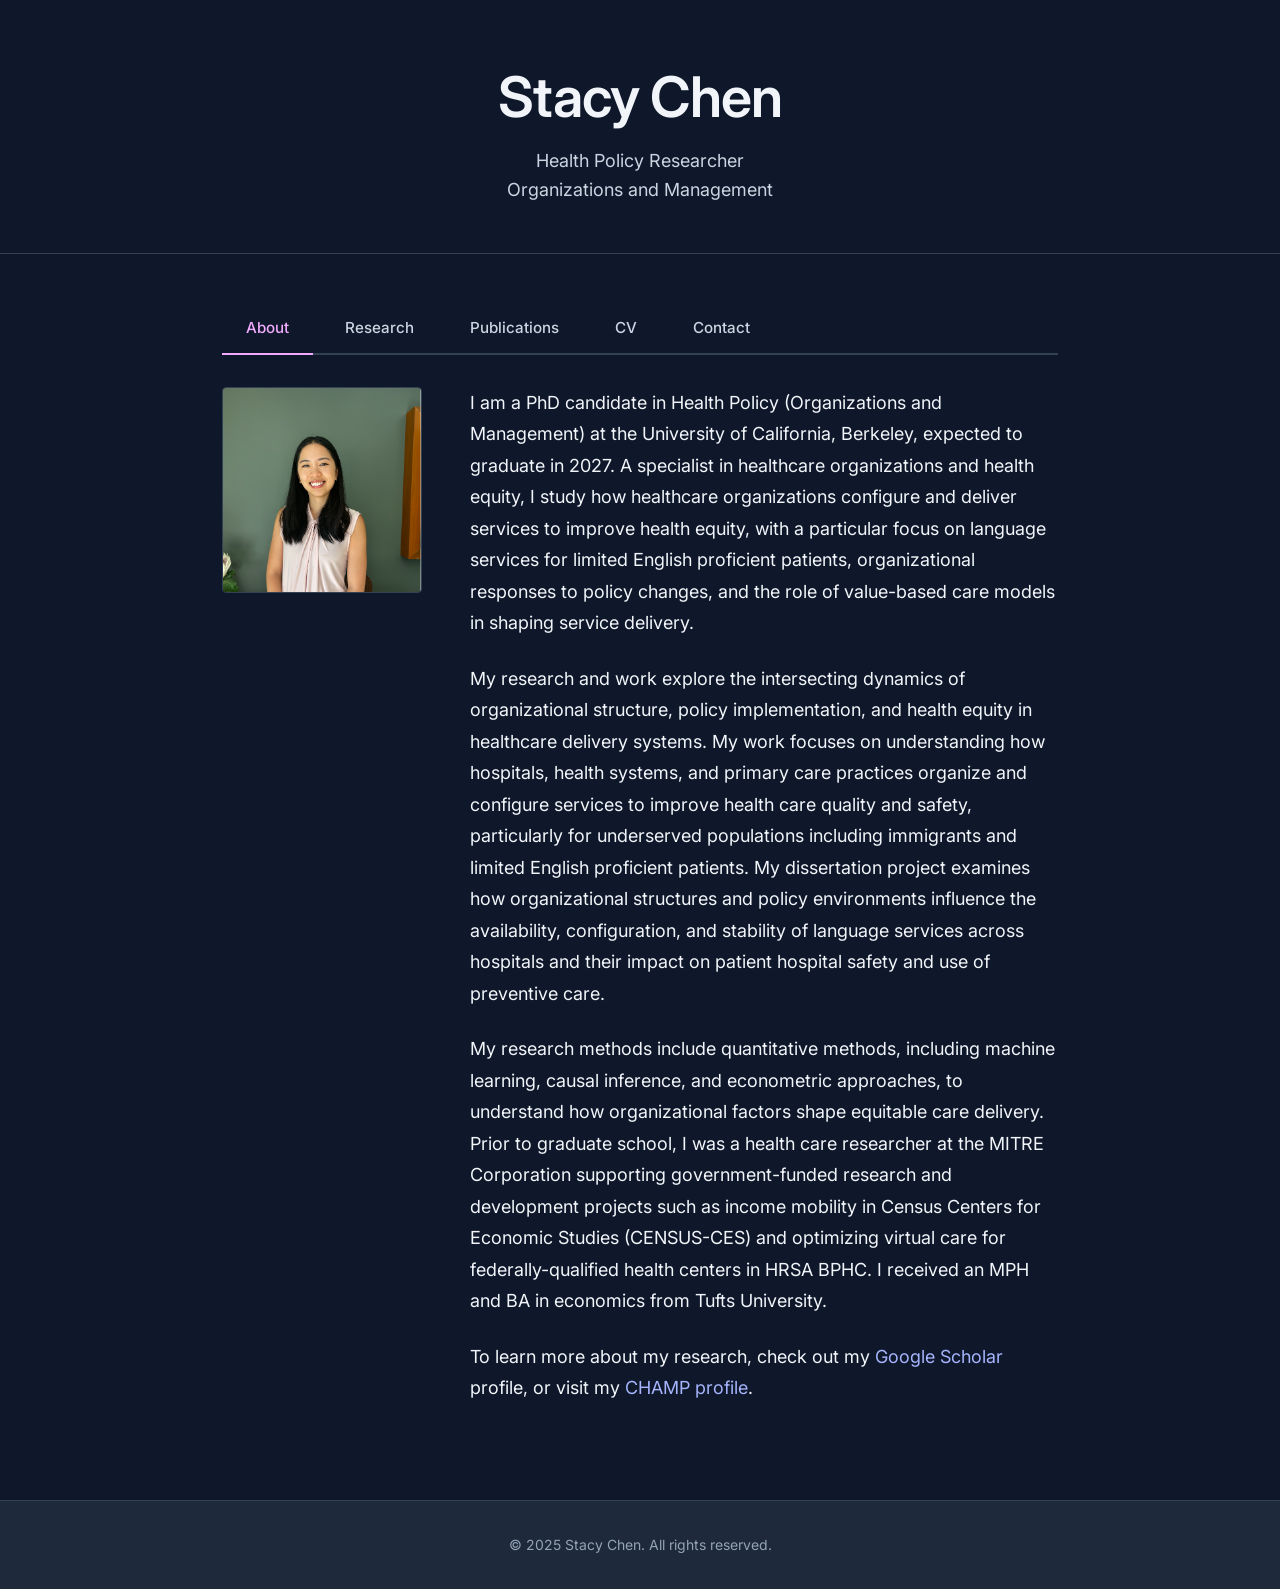
==== index.html @ 6d91d29a "commit" ====
<!DOCTYPE html>
<html lang="en">
<head>
    <meta charset="UTF-8">
    <meta name="viewport" content="width=device-width, initial-scale=1.0">
    <title>Stacy Chen - Health Policy Researcher</title>
    <link rel="stylesheet" href="styles.css">
    <link rel="preconnect" href="https://fonts.googleapis.com">
    <link rel="preconnect" href="https://fonts.gstatic.com" crossorigin>
    <link href="https://fonts.googleapis.com/css2?family=Inter:wght@300;400;500;600;700&display=swap" rel="stylesheet">
</head>
<body>
    <!-- Main Content -->
    <main id="main-content">
    <section class="hero">
        <div class="container">
            <div class="hero-content">
                <h1 class="hero-title">Stacy Chen</h1>
                <p class="hero-subtitle">Health Policy Researcher<br>Organizations and Management</p>
            </div>
        </div>
    </section>

    <section class="tabs-section">
        <div class="container">
            <div class="tabs-container">
                <div class="tabs-nav" role="tablist">
                    <button class="tab-button active" data-tab="about" role="tab" aria-selected="true" aria-controls="about-panel">About</button>
                    <button class="tab-button" data-tab="research" role="tab" aria-selected="false" aria-controls="research-panel">Research</button>
                    <button class="tab-button" data-tab="publications" role="tab" aria-selected="false" aria-controls="publications-panel">Publications</button>
                    <button class="tab-button" data-tab="cv" role="tab" aria-selected="false" aria-controls="cv-panel">CV</button>
                    <button class="tab-button" data-tab="contact" role="tab" aria-selected="false" aria-controls="contact-panel">Contact</button>
                </div>

                <div class="tabs-content">
                    <div id="about-panel" class="tab-panel active" role="tabpanel">
                        <div class="content-wrapper">
                            <div class="content-image">
                                <img src="picture_of_me.png" alt="Stacy Chen">
                            </div>
                            <div class="content-text">
                                <p>
                                    I am a PhD candidate in Health Policy (Organizations and Management) at the University of California, Berkeley, 
                                    expected to graduate in 2027. A specialist in healthcare organizations and health equity, I study how healthcare 
                                    organizations configure and deliver services to improve health equity, with a particular focus on language services 
                                    for limited English proficient patients, organizational responses to policy changes, and the role of value-based care 
                                    models in shaping service delivery.
                                </p>
                                <p>
                                    My research and work explore the intersecting dynamics of organizational structure, policy implementation, and health 
                                    equity in healthcare delivery systems. My work focuses on understanding how hospitals, health systems, and primary care 
                                    practices organize and configure services to improve health care quality and safety, particularly for underserved populations 
                                    including immigrants and limited English proficient patients. My dissertation project examines how organizational 
                                    structures and policy environments influence the availability, configuration, and stability of 
                                    language services across hospitals and their impact on patient hospital safety and use of preventive care.
                                </p>
                                <p>
                                    My research methods include quantitative methods, including machine learning, causal inference, and econometric 
                                    approaches, to understand how organizational factors shape equitable care delivery.
                                    Prior to graduate school, I was a health care researcher at the MITRE Corporation supporting government-funded 
                                    research and development projects such as income mobility in Census Centers for Economic Studies (CENSUS-CES) and optimizing virtual care for federally-qualified 
                                    health centers in HRSA BPHC. I received an MPH and BA in economics from Tufts University.
                                </p>
                                <p>
                                    To learn more about my research, check out my <a href="https://scholar.google.com/citations?user=BwQoNZEAAAAJ&hl=en" target="_blank">Google Scholar</a> profile, 
                                    or visit my <a href="https://champ.berkeley.edu/team/trainees" target="_blank">CHAMP profile</a>.
                                </p>
                            </div>
                        </div>
                    </div>

                    <div id="research-panel" class="tab-panel" role="tabpanel">
                        <div class="research-content">
                            <p class="research-intro">
                                My research interests center on understanding how healthcare organizations configure and deliver services to improve 
                                health equity, with particular focus on:
                            </p>
                            <div class="research-grid">
                                <div class="research-card">
                                    <div class="research-card-header">
                                        <div class="research-icon">🏥</div>
                                        <h3>Organizational Configuration of Language Services</h3>
                                    </div>
                                    <p>Examining how hospitals and health systems configure language services—locally, centrally, or through outsourcing—and how organizational changes like acquisitions and consolidation affect service availability and stability.</p>
                                </div>
                                <div class="research-card">
                                    <div class="research-card-header">
                                        <div class="research-icon">📋</div>
                                        <h3>State Policy & Organizational Response</h3>
                                    </div>
                                    <p>Evaluating how state-level Medicaid language service reimbursement policies affect organizational service delivery and preventive care uptake among limited English proficient patients.</p>
                                </div>
                                <div class="research-card">
                                    <div class="research-card-header">
                                        <div class="research-icon">⚕️</div>
                                        <h3>Primary Care Practice Capabilities</h3>
                                    </div>
                                    <p>Investigating primary care practice capabilities linked to language services for patients with limited English proficiency, examining how organizational structures and resources shape equitable care delivery for diverse patient populations.</p>
                                </div>
                                <div class="research-card">
                                    <div class="research-card-header">
                                        <div class="research-icon">🌍</div>
                                        <h3>Health Inequities & Immigrant Populations</h3>
                                    </div>
                                    <p>Examining healthcare access and health equity for immigrant populations, including mixed-citizenship households and unaccompanied migrant children.</p>
                                </div>
                                <div class="research-card">
                                    <div class="research-card-header">
                                        <div class="research-icon">📈</div>
                                        <h3>Income and Income Mobility</h3>
                                    </div>
                                    <p>Investigating how policy interventions, including Medicaid expansion, affect income and economic well-being among low-income populations, building on work examining income effects and leveraging census and administrative data to understand economic mobility.</p>
                                </div>
                            </div>
                        </div>
                    </div>

                    <div id="publications-panel" class="tab-panel" role="tabpanel">
                        <div class="publications-list">
                            <div class="publication-item">
                                <h3>Journal Publications</h3>
                                <ul>
                                    <li>
                                        <strong>U.S. Primary Care Practice Capabilities Linked to Language Services for Patients with Limited English Proficiency</strong><br>
                                        Chen, S., Guadamuz, J. S., Rodriguez, H. P., & Schifferdecker, K. E.<br>
                                        <em>Journal of General Internal Medicine</em>, 2025<br>
                                        <span class="publication-links">
                                            <a href="https://doi.org/10.1007/s11606-025-09968-8" target="_blank">DOI</a>
                                        </span>
                                    </li>
                                    <li>
                                        <strong>Medicaid expansion increased income among newly eligible adults</strong><br>
                                        Chen, S., & Staiger, B.<br>
                                        <em>Health Affairs Scholar</em>, 3(5), qxaf091, 2025<br>
                                        <span class="publication-links">
                                            <a href="https://doi.org/10.1093/haschl/qxaf091" target="_blank">DOI</a>
                                        </span>
                                    </li>
                                    <li>
                                        <strong>Launching Financial Incentives for Physician Groups to Improve Equity of Care by Patient Race and Ethnicity</strong><br>
                                        Rodriguez, H. P., Epstein, S. D., Brewster, A. L., Brown, T. T., Chen, S., & Bibi, S.<br>
                                        <em>The Milbank Quarterly</em>, 102(4), 944-972, 2024<br>
                                        <span class="publication-links">
                                            <a href="https://doi.org/10.1111/1468-0009.12720" target="_blank">DOI</a>
                                        </span>
                                    </li>
                                    <li>
                                        <strong>Accountable care organization changes in equity of ambulatory care quality by patient race and ethnicity, 2019-2022</strong><br>
                                        Rodriguez, H. P., Xu, S., Brewster, A. L., Brown, T. T., Chen, S., & Epstein, S. D.<br>
                                        <em>Health Affairs Scholar</em>, 2(12), qxae155, 2024<br>
                                        <span class="publication-links">
                                            <a href="https://doi.org/10.1093/haschl/qxae155" target="_blank">DOI</a>
                                        </span>
                                    </li>
                                    <li>
                                        <strong>Mental health symptoms and association with COVID-19 vaccination receipt and intention to vaccinate among adults, United States</strong><br>
                                        Nguyen, K., Chen, S., Morris, K., Chui, K., Allen, J.<br>
                                        <em>Preventive Medicine</em>, vol. 154, 2021<br>
                                        <span class="publication-links">
                                            <a href="https://doi.org/10.1016/j.ypmed.2021.106905" target="_blank">DOI</a>
                                        </span>
                                    </li>
                                    <li>
                                        <strong>Understanding Health Priorities, Behaviors, and Service Utilization Among Brazilian Immigrant Women: Implications for Designing Community-Based Interventions</strong><br>
                                        Priebe Rocha, L., Soares, C., McGregor, A., Chen, S., Kaplan, A., Rose, R. R., Galvão, H., Siqueira, C. E., & Allen, J. D.<br>
                                        <em>Journal of racial and ethnic health disparities</em>, 9(1), 135-145, 2021<br>
                                        <span class="publication-links">
                                            <a href="https://doi.org/10.1007/s40615-020-00936-y" target="_blank">DOI</a>
                                        </span>
                                    </li>
                                </ul>
                            </div>
                            <div class="publication-item">
                                <h3>Technical Papers</h3>
                                <ul>
                                    <li>
                                        <strong>Federated Approaches to Observational Research-Technical Considerations</strong><br>
                                        Chen, S., Rajput, Z., and Persing, N.<br>
                                        <em>MITRE Engenuity Technical Report</em>, 2022
                                    </li>
                                </ul>
                            </div>
                            <div class="publication-item">
                                <h3>Conference Presentations</h3>
                                <ul>
                                    <li>
                                        <strong>Medicaid Expansion Increased Income Among Newly Eligible Adults</strong><br>
                                        Chen, S., Staiger, B.<br>
                                        <em>American Society of Health Economists</em>, 2025
                                    </li>
                                    <li>
                                        <strong>Mixed Citizenship Households and Healthcare Access: Implications for Immigrant Health Equity</strong><br>
                                        Chen, S., Guadamuz, J.<br>
                                        <em>Academy Health Annual Research Conference</em>, 2024
                                    </li>
                                    <li>
                                        <strong>A Multi-Factored Mechanism to Distribute Health Emergency Funds</strong><br>
                                        Chen, S., Qin, H., Champney, T., Hartman, R., Menon, S., Munro, M., Quach, Y.<br>
                                        <em>Federal Committee on Statistical Methodology (FCSM)</em>, 2023
                                    </li>
                                </ul>
                            </div>
                            <div class="publication-item">
                                <h3>Conference Posters</h3>
                                <ul>
                                    <li>
                                        <strong>Association of Child and Parental Citizenship Status on Healthcare Access, 2010-2022</strong><br>
                                        Chen, S., Guadamuz, J.<br>
                                        <em>Academy Health Annual Research Conference</em>, 2024
                                    </li>
                                    <li>
                                        <strong>Future Intentions to Quit and Access to Cessation Resources among Smokers in Low-Income Housing</strong><br>
                                        Chen, S., Liu, J., Davine, J., Lee, R., Geller, A., Rees, V.<br>
                                        <em>Society for Research on Nicotine and Tobacco (SRNT)</em>, 2021
                                    </li>
                                    <li>
                                        <strong>Perceptions and Use of E-Cigarettes as a Cessation Strategy Among Smokers in Low-Income Housing</strong><br>
                                        Liu, J., Chen, S., Davine, J., Lee, R., Geller, A., Rees, V.<br>
                                        <em>Society for Research on Nicotine and Tobacco (SRNT)</em>, 2021
                                    </li>
                                </ul>
                            </div>
                        </div>
                    </div>

                    <div id="cv-panel" class="tab-panel" role="tabpanel">
                        <div class="cv-content">
                            <p><a href="Stacy_Chen_CV.pdf" target="_blank">Download CV (PDF)</a></p>
                        </div>
                    </div>

                    <div id="contact-panel" class="tab-panel" role="tabpanel">
                        <div class="contact-content">
                            <p><strong>Email:</strong> <a href="mailto:stacy_chen@berkeley.edu">stacy_chen@berkeley.edu</a></p>
                            <p><strong>Institution:</strong> University of California, Berkeley<br>Division of Health Policy and Management</p>
                            <p><strong>Location:</strong> Berkeley, CA</p>
                            <p><a href="https://www.linkedin.com/in/stacychen01" target="_blank">LinkedIn</a></p>
                            <p><a href="https://champ.berkeley.edu/team/trainees" target="_blank">CHAMP Profile</a></p>
                            <p><a href="https://scholar.google.com/citations?user=BwQoNZEAAAAJ&hl=en" target="_blank">Google Scholar</a></p>
                        </div>
                    </div>
                </div>
            </div>
        </div>
    </section>
    </main>

    <!-- Footer -->
    <footer class="footer">
        <div class="container">
            <p>&copy; 2025 Stacy Chen. All rights reserved.</p>
        </div>
    </footer>

    <script src="script.js"></script>
</body>
</html>
---- styles.css ----
/* Reset and Base Styles */
* {
    margin: 0;
    padding: 0;
    box-sizing: border-box;
}

:root {
    /* Color System - Dark Mode */
    --text-color: #f1f5f9;
    --text-secondary: #cbd5e1;
    --text-muted: #94a3b8;
    --bg-color: #0f172a;
    --bg-alt: #1e293b;
    --bg-subtle: #334155;
    --border-color: #334155;
    --link-color: #a5b4fc;
    --link-hover: #c7d2fe;
    --accent-color: #f0abfc;
    
    /* Typography */
    --font-body: 'Inter', -apple-system, BlinkMacSystemFont, 'Segoe UI', Roboto, Oxygen, Ubuntu, Cantarell, sans-serif;
    --font-size-base: 1.125rem;
    --line-height-base: 1.75;
    
    /* Layout */
    --max-width: 900px;
    --container-padding: 2rem;
}

html {
    scroll-behavior: smooth;
}

body {
    font-family: var(--font-body);
    line-height: var(--line-height-base);
    color: var(--text-color);
    background-color: var(--bg-color);
    font-size: var(--font-size-base);
    -webkit-font-smoothing: antialiased;
    -moz-osx-font-smoothing: grayscale;
}

.container {
    max-width: var(--max-width);
    margin: 0 auto;
    padding: 0 var(--container-padding);
}

/* Navigation */
.navbar {
    background-color: rgba(15, 23, 42, 0.95);
    backdrop-filter: blur(12px);
    -webkit-backdrop-filter: blur(12px);
    border-bottom: 1px solid var(--border-color);
    position: sticky;
    top: 0;
    z-index: 1000;
    padding: 1.5rem 0;
}

.navbar .container {
    display: flex;
    justify-content: space-between;
    align-items: center;
}

.nav-brand {
    font-size: 1.25rem;
    font-weight: 600;
    color: var(--text-color);
    text-decoration: none;
    letter-spacing: -0.01em;
    transition: color 0.2s ease;
}

.nav-brand:hover {
    color: var(--accent-color);
}

.nav-menu {
    display: flex;
    list-style: none;
    gap: 2rem;
    align-items: center;
}

.nav-link {
    text-decoration: none;
    color: var(--text-secondary);
    font-weight: 400;
    font-size: 0.95rem;
    transition: color 0.2s ease;
    cursor: pointer;
}

.nav-link:hover,
.nav-link:focus {
    color: var(--text-color);
    outline: none;
}

.nav-toggle {
    display: none;
    flex-direction: column;
    background: none;
    border: none;
    cursor: pointer;
    gap: 5px;
    padding: 0.5rem;
}

.nav-toggle span {
    width: 24px;
    height: 2px;
    background-color: var(--text-color);
    transition: all 0.3s ease;
}

/* Hero Section */
.hero {
    padding: 4rem 0 3rem;
    border-bottom: 1px solid var(--border-color);
}

.hero-content {
    text-align: center;
}

.hero-title {
    font-size: clamp(2.5rem, 5vw, 3.5rem);
    font-weight: 600;
    margin-bottom: 1rem;
    line-height: 1.2;
    color: var(--text-color);
    letter-spacing: -0.02em;
}

.hero-subtitle {
    font-size: 1.125rem;
    font-weight: 400;
    color: var(--text-secondary);
    line-height: 1.6;
    margin-top: 0.5rem;
}

/* Tabs Section */
.tabs-section {
    padding: 3rem 0;
}

.tabs-container {
    width: 100%;
}

/* Tabs Navigation */
.tabs-nav {
    display: flex;
    gap: 0.5rem;
    border-bottom: 2px solid var(--border-color);
    margin-bottom: 2rem;
    flex-wrap: wrap;
}

.tab-button {
    background: none;
    border: none;
    padding: 1rem 1.5rem;
    font-size: 0.95rem;
    font-weight: 500;
    color: var(--text-secondary);
    cursor: pointer;
    border-bottom: 2px solid transparent;
    margin-bottom: -2px;
    transition: all 0.2s ease;
    font-family: var(--font-body);
    position: relative;
}

.tab-button:hover {
    color: var(--text-color);
}

.tab-button.active {
    color: var(--accent-color);
    border-bottom-color: var(--accent-color);
}

.tab-button:focus {
    outline: 2px solid var(--accent-color);
    outline-offset: 2px;
}

/* Tabs Content */
.tabs-content {
    position: relative;
    min-height: 400px;
}

.tab-panel {
    display: none;
    animation: fadeIn 0.3s ease;
}

.tab-panel.active {
    display: block;
}

@keyframes fadeIn {
    from {
        opacity: 0;
        transform: translateY(10px);
    }
    to {
        opacity: 1;
        transform: translateY(0);
    }
}

/* Content Wrapper */
.content-wrapper {
    display: grid;
    grid-template-columns: 200px 1fr;
    gap: 3rem;
    align-items: start;
}

.content-image {
    width: 100%;
}

.content-image img {
    width: 100%;
    height: auto;
    display: block;
    border-radius: 4px;
    border: 1px solid var(--border-color);
}

.content-text {
    font-size: var(--font-size-base);
    line-height: var(--line-height-base);
    color: var(--text-color);
}

.content-text p {
    margin-bottom: 1.5rem;
}

.content-text p:last-child {
    margin-bottom: 0;
}

.content-text a {
    color: var(--link-color);
    text-decoration: none;
    border-bottom: 1px solid transparent;
    transition: border-color 0.2s ease;
}

.content-text a:hover,
.content-text a:focus {
    color: var(--link-hover);
    border-bottom-color: var(--link-hover);
    outline: none;
}

/* Research Content */
.research-content {
    font-size: var(--font-size-base);
    line-height: var(--line-height-base);
}

.research-intro {
    margin-bottom: 2.5rem;
    color: var(--text-secondary);
}

.research-grid {
    display: grid;
    grid-template-columns: repeat(auto-fit, minmax(280px, 1fr));
    gap: 1.5rem;
    margin-top: 1rem;
}

.research-card {
    background: var(--bg-alt);
    border: 1px solid var(--border-color);
    border-radius: 8px;
    padding: 1.75rem;
    transition: all 0.3s ease;
    position: relative;
    overflow: hidden;
}

.research-card::before {
    content: '';
    position: absolute;
    top: 0;
    left: 0;
    width: 4px;
    height: 100%;
    background: var(--accent-color);
    transform: scaleY(0);
    transform-origin: bottom;
    transition: transform 0.3s ease;
}

.research-card:hover {
    transform: translateY(-4px);
    border-color: var(--accent-color);
    box-shadow: 0 8px 24px rgba(240, 171, 252, 0.15);
}

.research-card:hover::before {
    transform: scaleY(1);
}

.research-card-header {
    display: flex;
    align-items: flex-start;
    gap: 1rem;
    margin-bottom: 1rem;
}

.research-icon {
    font-size: 2rem;
    line-height: 1;
    flex-shrink: 0;
    filter: grayscale(0.3);
    transition: filter 0.3s ease, transform 0.3s ease;
}

.research-card:hover .research-icon {
    filter: grayscale(0);
    transform: scale(1.1);
}

.research-card h3 {
    font-size: 1.125rem;
    font-weight: 600;
    color: var(--text-color);
    line-height: 1.3;
    margin: 0;
    flex: 1;
}

.research-card p {
    color: var(--text-secondary);
    line-height: 1.7;
    font-size: 0.95rem;
    margin: 0;
}

/* Publications */
.publications-list {
    font-size: var(--font-size-base);
    line-height: var(--line-height-base);
}

.publication-item {
    margin-bottom: 3rem;
}

.publication-item:last-child {
    margin-bottom: 0;
}

.publication-item h3 {
    font-size: 1.125rem;
    font-weight: 600;
    margin-bottom: 1.5rem;
    color: var(--text-color);
    letter-spacing: -0.01em;
}

.publication-item ul {
    list-style: none;
}

.publication-item li {
    margin-bottom: 1.5rem;
    padding-left: 0;
    line-height: var(--line-height-base);
}

.publication-item strong {
    color: var(--text-color);
    font-weight: 600;
    display: block;
    margin-bottom: 0.25rem;
}

.publication-item em {
    color: var(--text-muted);
    font-style: normal;
    font-size: 0.95rem;
}

.publication-links {
    margin-top: 0.5rem;
    display: inline-block;
}

.publication-links a {
    color: var(--link-color);
    text-decoration: none;
    font-size: 0.9rem;
    border-bottom: 1px solid transparent;
    transition: border-color 0.2s ease;
}

.publication-links a:hover,
.publication-links a:focus {
    color: var(--link-hover);
    border-bottom-color: var(--link-hover);
    outline: none;
}

/* CV Content */
.cv-content {
    font-size: var(--font-size-base);
    line-height: var(--line-height-base);
}

.cv-content a {
    color: var(--link-color);
    text-decoration: none;
    border-bottom: 1px solid transparent;
    transition: border-color 0.2s ease;
}

.cv-content a:hover,
.cv-content a:focus {
    color: var(--link-hover);
    border-bottom-color: var(--link-hover);
    outline: none;
}

/* Contact Content */
.contact-content {
    font-size: var(--font-size-base);
    line-height: var(--line-height-base);
}

.contact-content p {
    margin-bottom: 1rem;
}

.contact-content strong {
    color: var(--text-color);
    font-weight: 600;
}

.contact-content a {
    color: var(--link-color);
    text-decoration: none;
    border-bottom: 1px solid transparent;
    transition: border-color 0.2s ease;
}

.contact-content a:hover,
.contact-content a:focus {
    color: var(--link-hover);
    border-bottom-color: var(--link-hover);
    outline: none;
}

/* Footer */
.footer {
    background-color: var(--bg-alt);
    color: var(--text-muted);
    padding: 2rem 0;
    text-align: center;
    border-top: 1px solid var(--border-color);
    margin-top: 3rem;
}

.footer p {
    font-size: 0.875rem;
}

/* Responsive Design */
@media (max-width: 768px) {
    :root {
        --container-padding: 1.5rem;
        --font-size-base: 1rem;
    }

    .nav-menu {
        position: fixed;
        left: -100%;
        top: 70px;
        flex-direction: column;
        background-color: rgba(15, 23, 42, 0.98);
        backdrop-filter: blur(12px);
        width: 100%;
        text-align: left;
        transition: left 0.3s ease;
        box-shadow: 0 4px 6px rgba(0, 0, 0, 0.3);
        padding: 1.5rem var(--container-padding);
        gap: 0;
        border-bottom: 1px solid var(--border-color);
    }

    .nav-menu.active {
        left: 0;
    }

    .nav-menu li {
        margin: 0.75rem 0;
    }

    .nav-toggle {
        display: flex;
    }

    .nav-toggle.active span:nth-child(1) {
        transform: rotate(45deg) translate(6px, 6px);
    }

    .nav-toggle.active span:nth-child(2) {
        opacity: 0;
    }

    .nav-toggle.active span:nth-child(3) {
        transform: rotate(-45deg) translate(6px, -6px);
    }

    .hero {
        padding: 2rem 0 1.5rem;
    }

    .tabs-nav {
        overflow-x: auto;
        -webkit-overflow-scrolling: touch;
        scrollbar-width: none;
    }

    .tabs-nav::-webkit-scrollbar {
        display: none;
    }

    .tab-button {
        padding: 0.875rem 1.25rem;
        white-space: nowrap;
    }

    .content-wrapper {
        grid-template-columns: 1fr;
        gap: 2rem;
    }

    .content-image {
        max-width: 200px;
        margin: 0 auto;
    }

    .tabs-section {
        padding: 2rem 0;
    }

    .research-grid {
        grid-template-columns: 1fr;
        gap: 1.25rem;
    }

    .research-card {
        padding: 1.5rem;
    }
}

@media (max-width: 480px) {
    :root {
        --container-padding: 1.25rem;
    }

    .hero-title {
        font-size: 2rem;
    }

    .tab-button {
        padding: 0.75rem 1rem;
        font-size: 0.875rem;
    }
}

/* Focus States for Accessibility */
*:focus-visible {
    outline: 2px solid var(--accent-color);
    outline-offset: 2px;
}

/* Print Styles */
@media print {
    .navbar,
    .footer,
    .tabs-nav {
        display: none;
    }

    .tab-panel {
        display: block !important;
    }
}
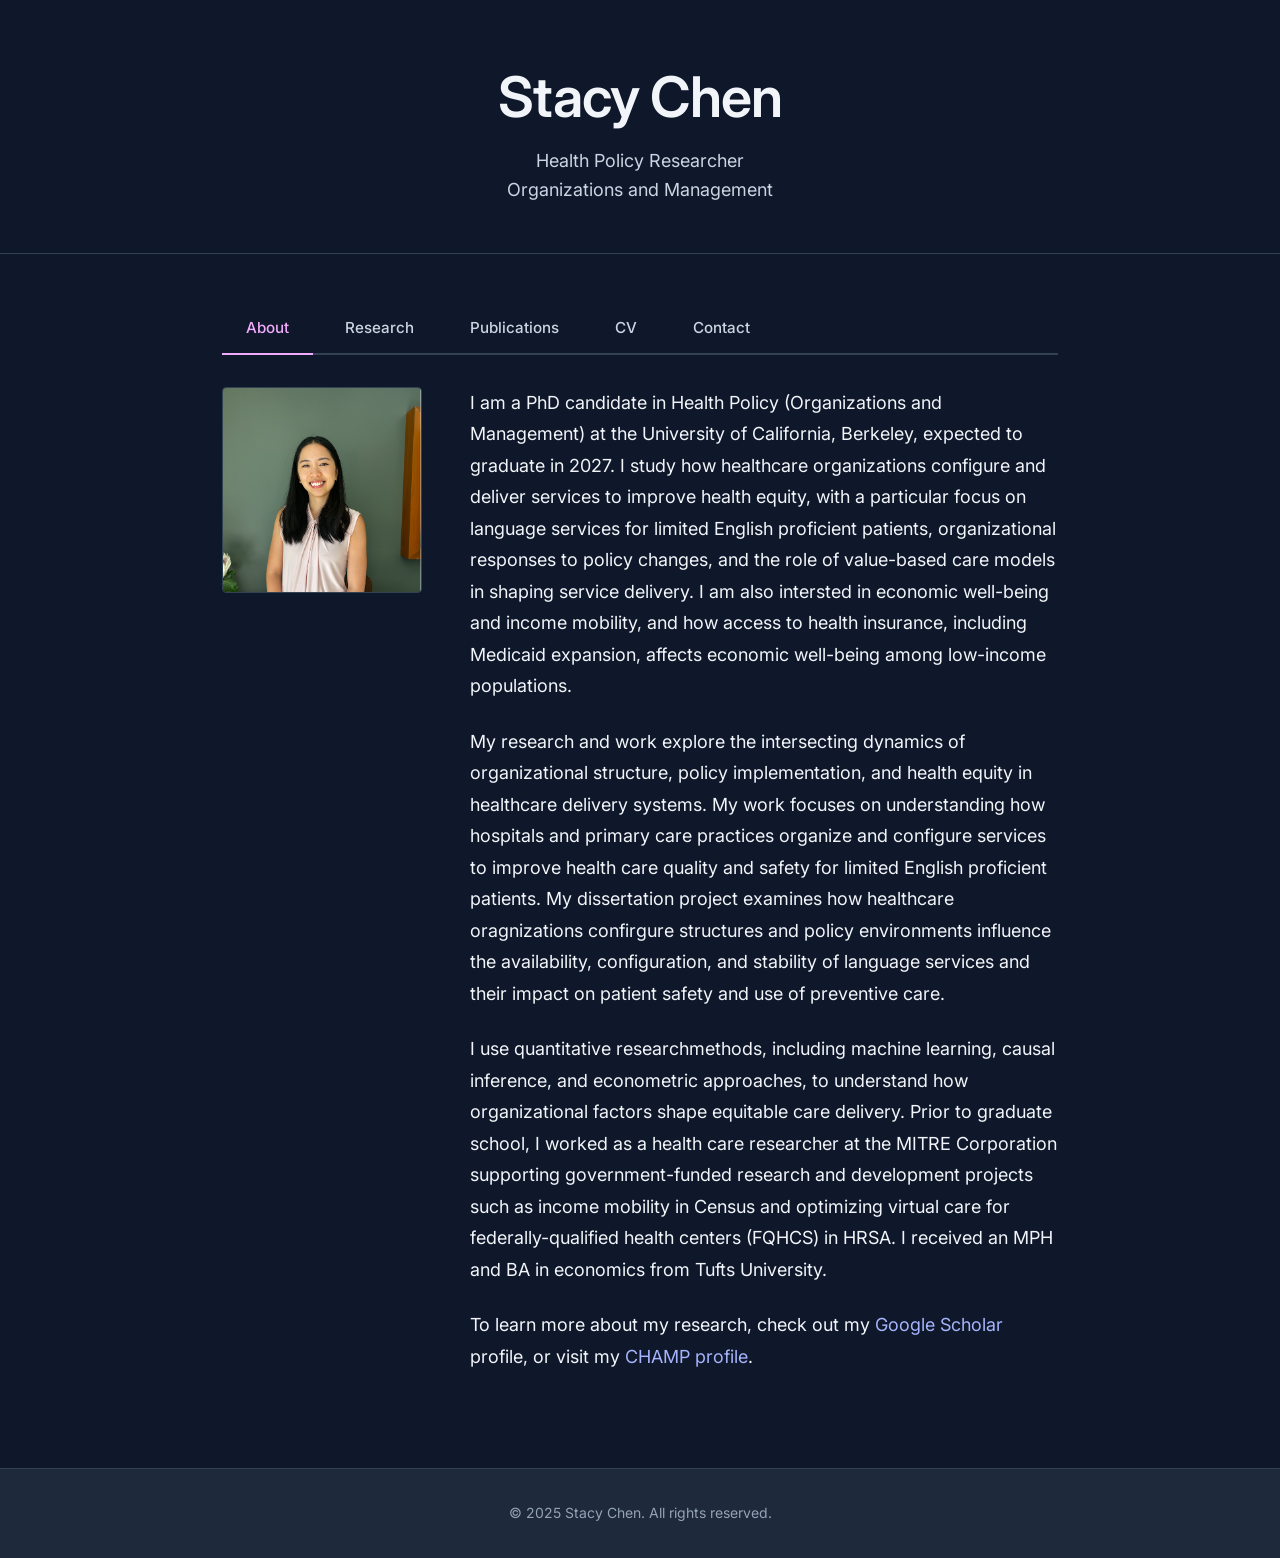
==== commit eae125a5: "commit" ====
--- a/index.html
+++ b/index.html
@@ -41,25 +41,25 @@
                             <div class="content-text">
                                 <p>
                                     I am a PhD candidate in Health Policy (Organizations and Management) at the University of California, Berkeley, 
-                                    expected to graduate in 2027. A specialist in healthcare organizations and health equity, I study how healthcare 
+                                    expected to graduate in 2027. I study how healthcare 
                                     organizations configure and deliver services to improve health equity, with a particular focus on language services 
                                     for limited English proficient patients, organizational responses to policy changes, and the role of value-based care 
-                                    models in shaping service delivery.
+                                    models in shaping service delivery. I am also intersted in economic well-being and income mobility, and how access to health insurance, 
+                                    including Medicaid expansion, affects economic well-being among low-income populations.
                                 </p>
                                 <p>
                                     My research and work explore the intersecting dynamics of organizational structure, policy implementation, and health 
-                                    equity in healthcare delivery systems. My work focuses on understanding how hospitals, health systems, and primary care 
-                                    practices organize and configure services to improve health care quality and safety, particularly for underserved populations 
-                                    including immigrants and limited English proficient patients. My dissertation project examines how organizational 
+                                    equity in healthcare delivery systems. My work focuses on understanding how hospitals and primary care 
+                                    practices organize and configure services to improve health care quality and safety for limited English proficient patients. My dissertation project examines how healthcare oragnizations confirgure
                                     structures and policy environments influence the availability, configuration, and stability of 
-                                    language services across hospitals and their impact on patient hospital safety and use of preventive care.
-                                </p>
-                                <p>
-                                    My research methods include quantitative methods, including machine learning, causal inference, and econometric 
+                                    language services and their impact on patient safety and use of preventive care.
+                                </p>
+                                <p>
+                                    I use quantitative researchmethods, including machine learning, causal inference, and econometric 
                                     approaches, to understand how organizational factors shape equitable care delivery.
-                                    Prior to graduate school, I was a health care researcher at the MITRE Corporation supporting government-funded 
-                                    research and development projects such as income mobility in Census Centers for Economic Studies (CENSUS-CES) and optimizing virtual care for federally-qualified 
-                                    health centers in HRSA BPHC. I received an MPH and BA in economics from Tufts University.
+                                    Prior to graduate school, I worked as a health care researcher at the MITRE Corporation supporting government-funded 
+                                    research and development projects such as income mobility in Census and optimizing virtual care for federally-qualified 
+                                    health centers (FQHCS) in HRSA. I received an MPH and BA in economics from Tufts University.
                                 </p>
                                 <p>
                                     To learn more about my research, check out my <a href="https://scholar.google.com/citations?user=BwQoNZEAAAAJ&hl=en" target="_blank">Google Scholar</a> profile, 
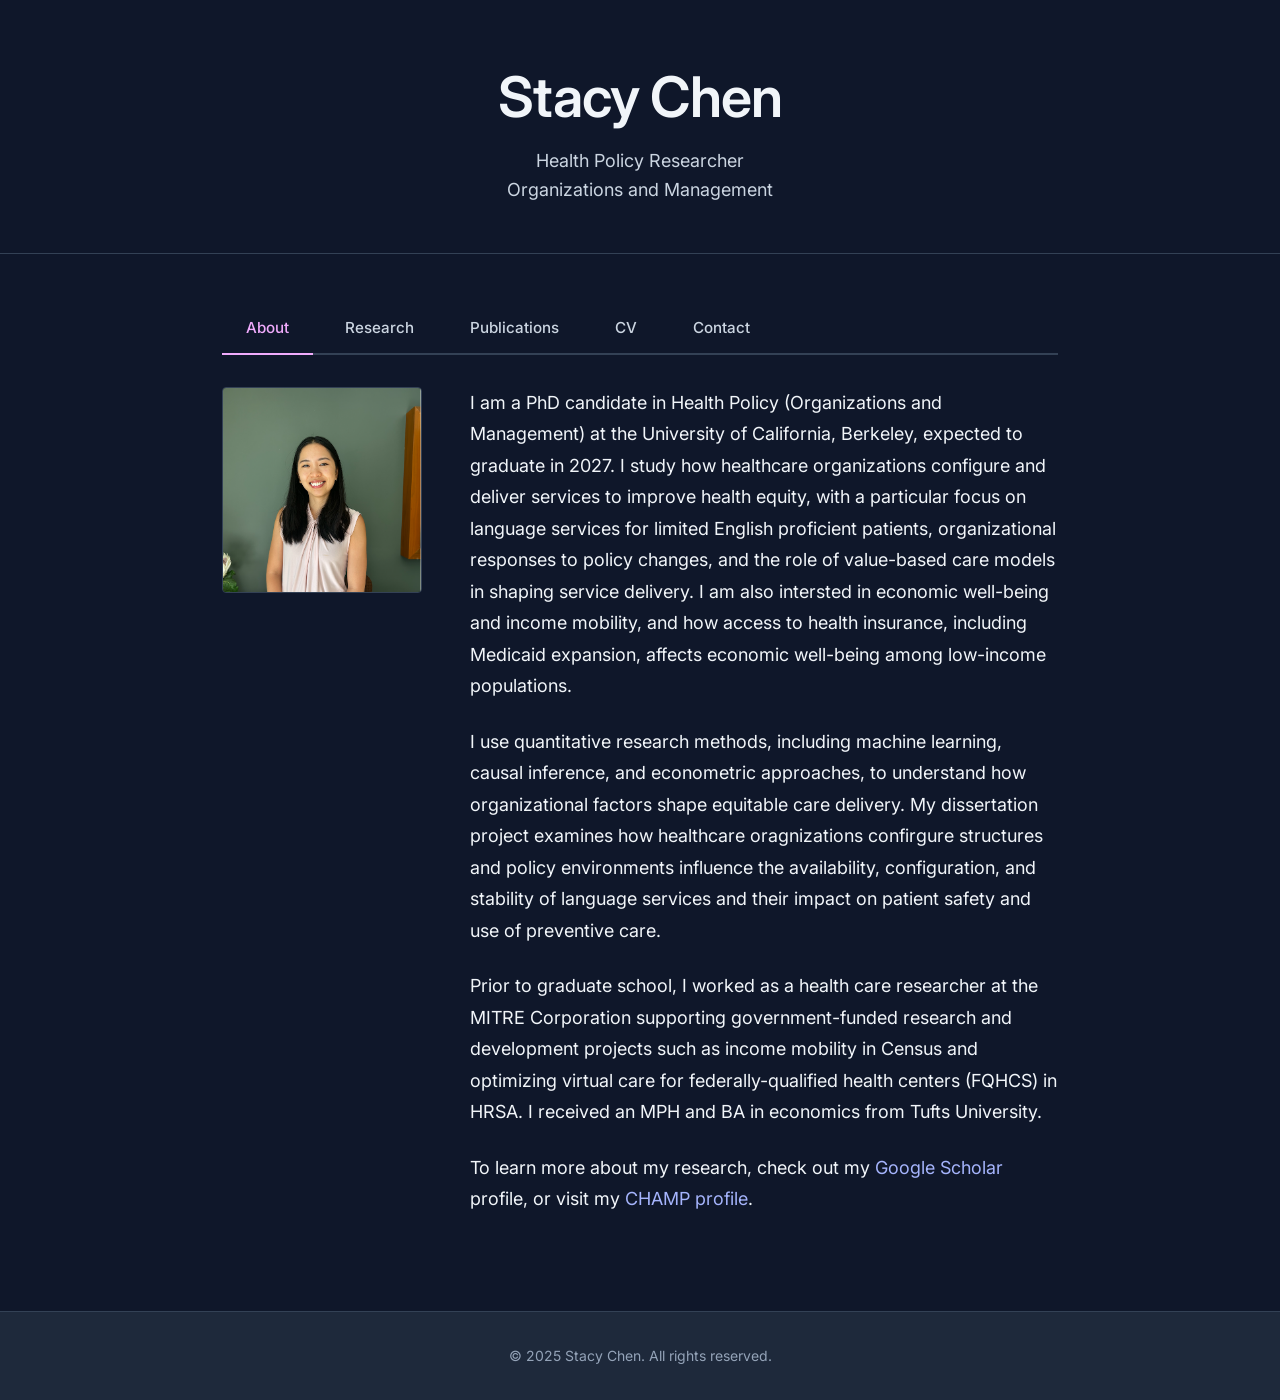
==== commit 996095e5: "comit" ====
--- a/index.html
+++ b/index.html
@@ -48,15 +48,13 @@
                                     including Medicaid expansion, affects economic well-being among low-income populations.
                                 </p>
                                 <p>
-                                    My research and work explore the intersecting dynamics of organizational structure, policy implementation, and health 
-                                    equity in healthcare delivery systems. My work focuses on understanding how hospitals and primary care 
-                                    practices organize and configure services to improve health care quality and safety for limited English proficient patients. My dissertation project examines how healthcare oragnizations confirgure
+                                    I use quantitative research methods, including machine learning, causal inference, and econometric 
+                                    approaches, to understand how organizational factors shape equitable care delivery. My dissertation project examines how healthcare oragnizations confirgure
                                     structures and policy environments influence the availability, configuration, and stability of 
                                     language services and their impact on patient safety and use of preventive care.
                                 </p>
                                 <p>
-                                    I use quantitative researchmethods, including machine learning, causal inference, and econometric 
-                                    approaches, to understand how organizational factors shape equitable care delivery.
+                                    
                                     Prior to graduate school, I worked as a health care researcher at the MITRE Corporation supporting government-funded 
                                     research and development projects such as income mobility in Census and optimizing virtual care for federally-qualified 
                                     health centers (FQHCS) in HRSA. I received an MPH and BA in economics from Tufts University.
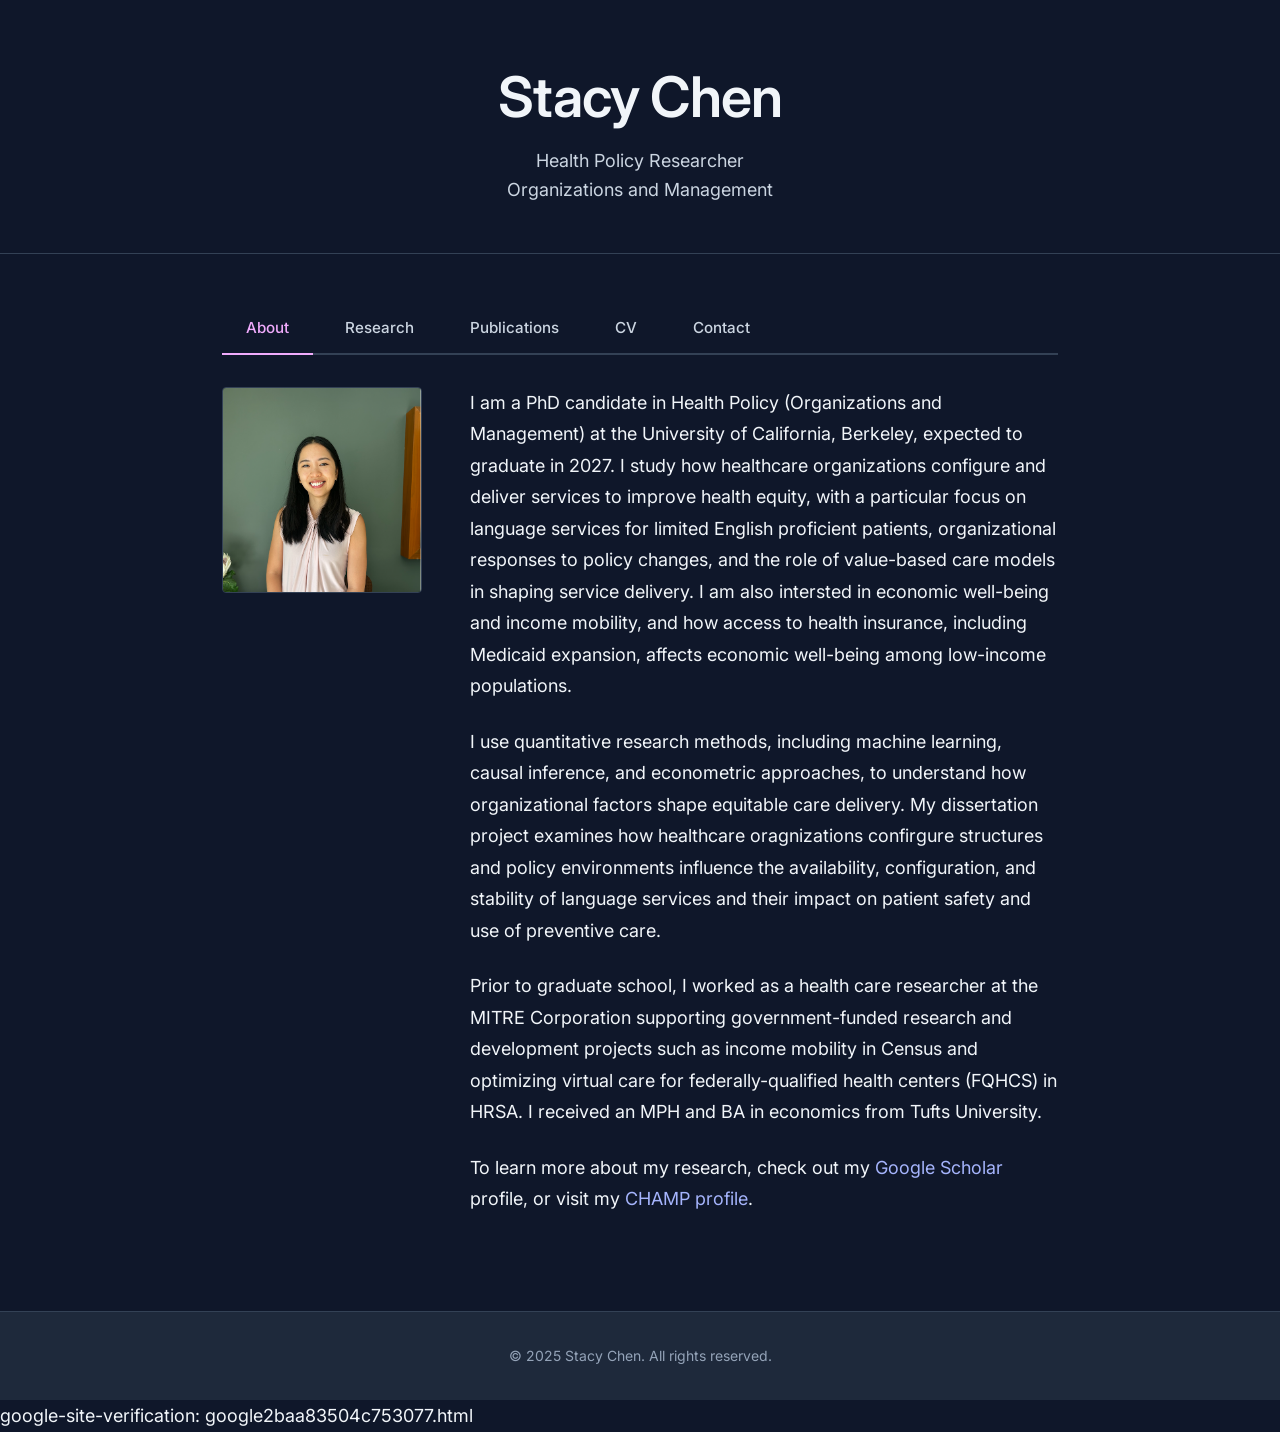
==== commit f8272217: "Update index.html" ====
--- a/index.html
+++ b/index.html
@@ -249,7 +249,7 @@
             <p>&copy; 2025 Stacy Chen. All rights reserved.</p>
         </div>
     </footer>
-
+google-site-verification: google2baa83504c753077.html
     <script src="script.js"></script>
 </body>
 </html>
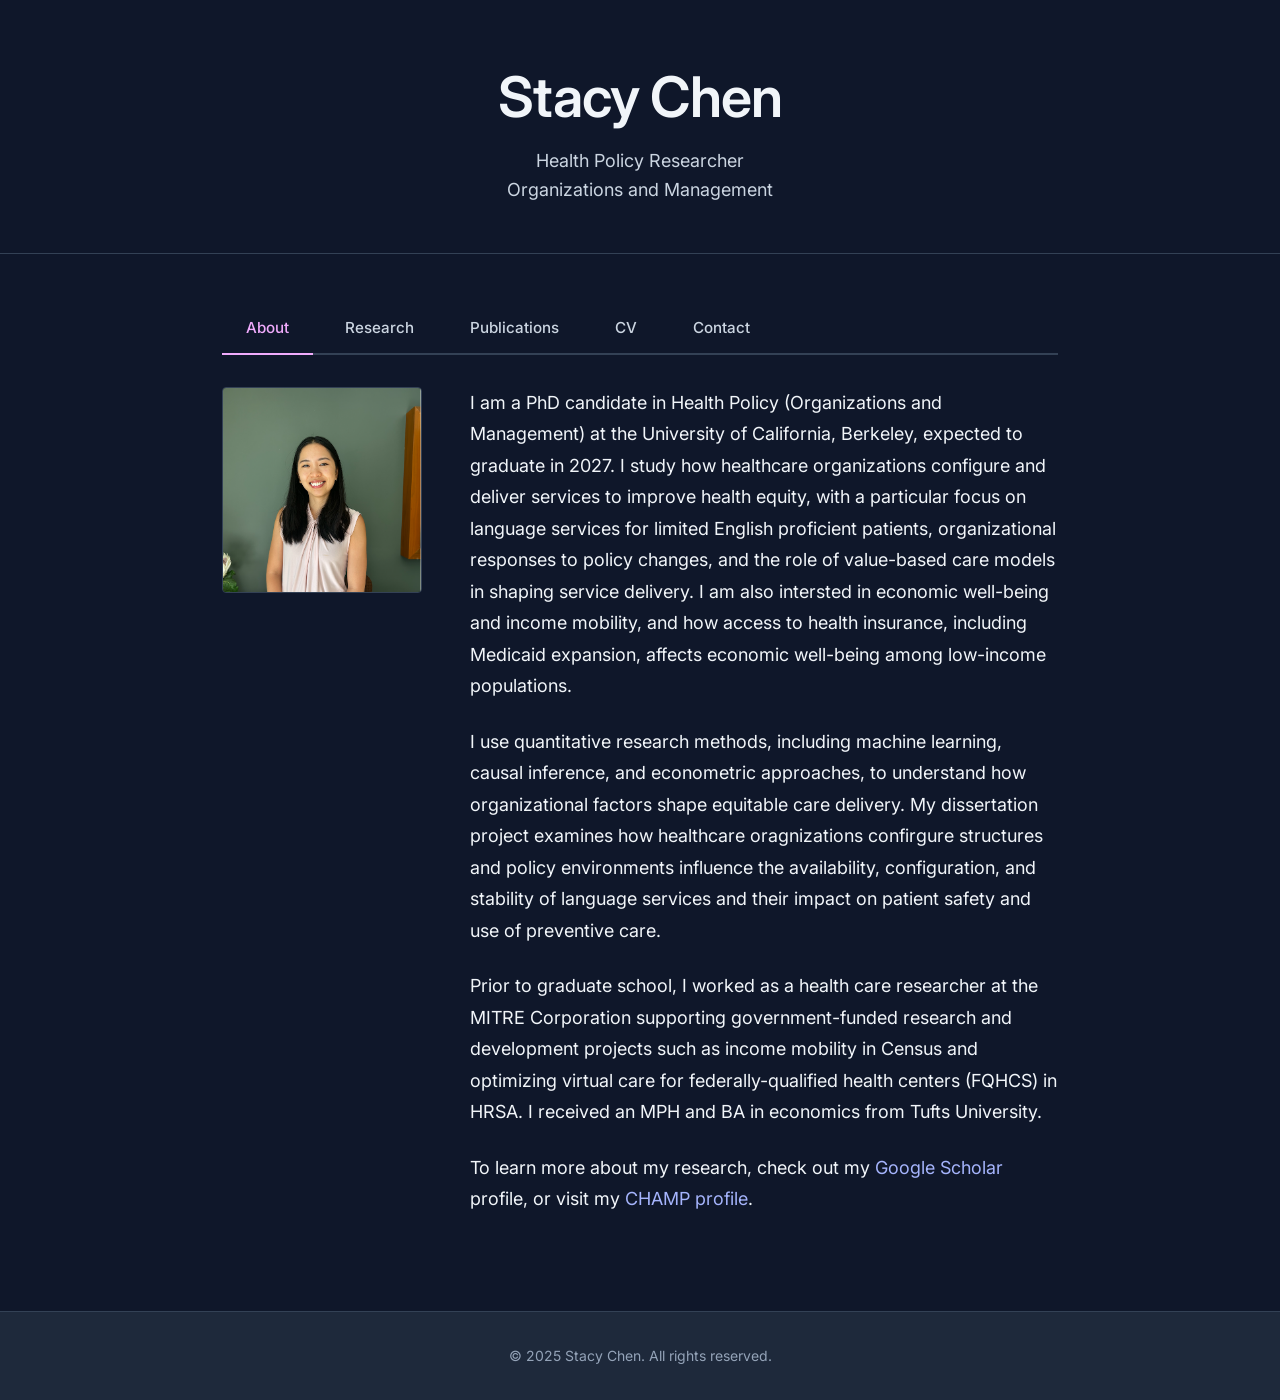
==== commit 002c1d48: "Update index.html" ====
--- a/index.html
+++ b/index.html
@@ -249,7 +249,6 @@
             <p>&copy; 2025 Stacy Chen. All rights reserved.</p>
         </div>
     </footer>
-google-site-verification: google2baa83504c753077.html
     <script src="script.js"></script>
 </body>
 </html>
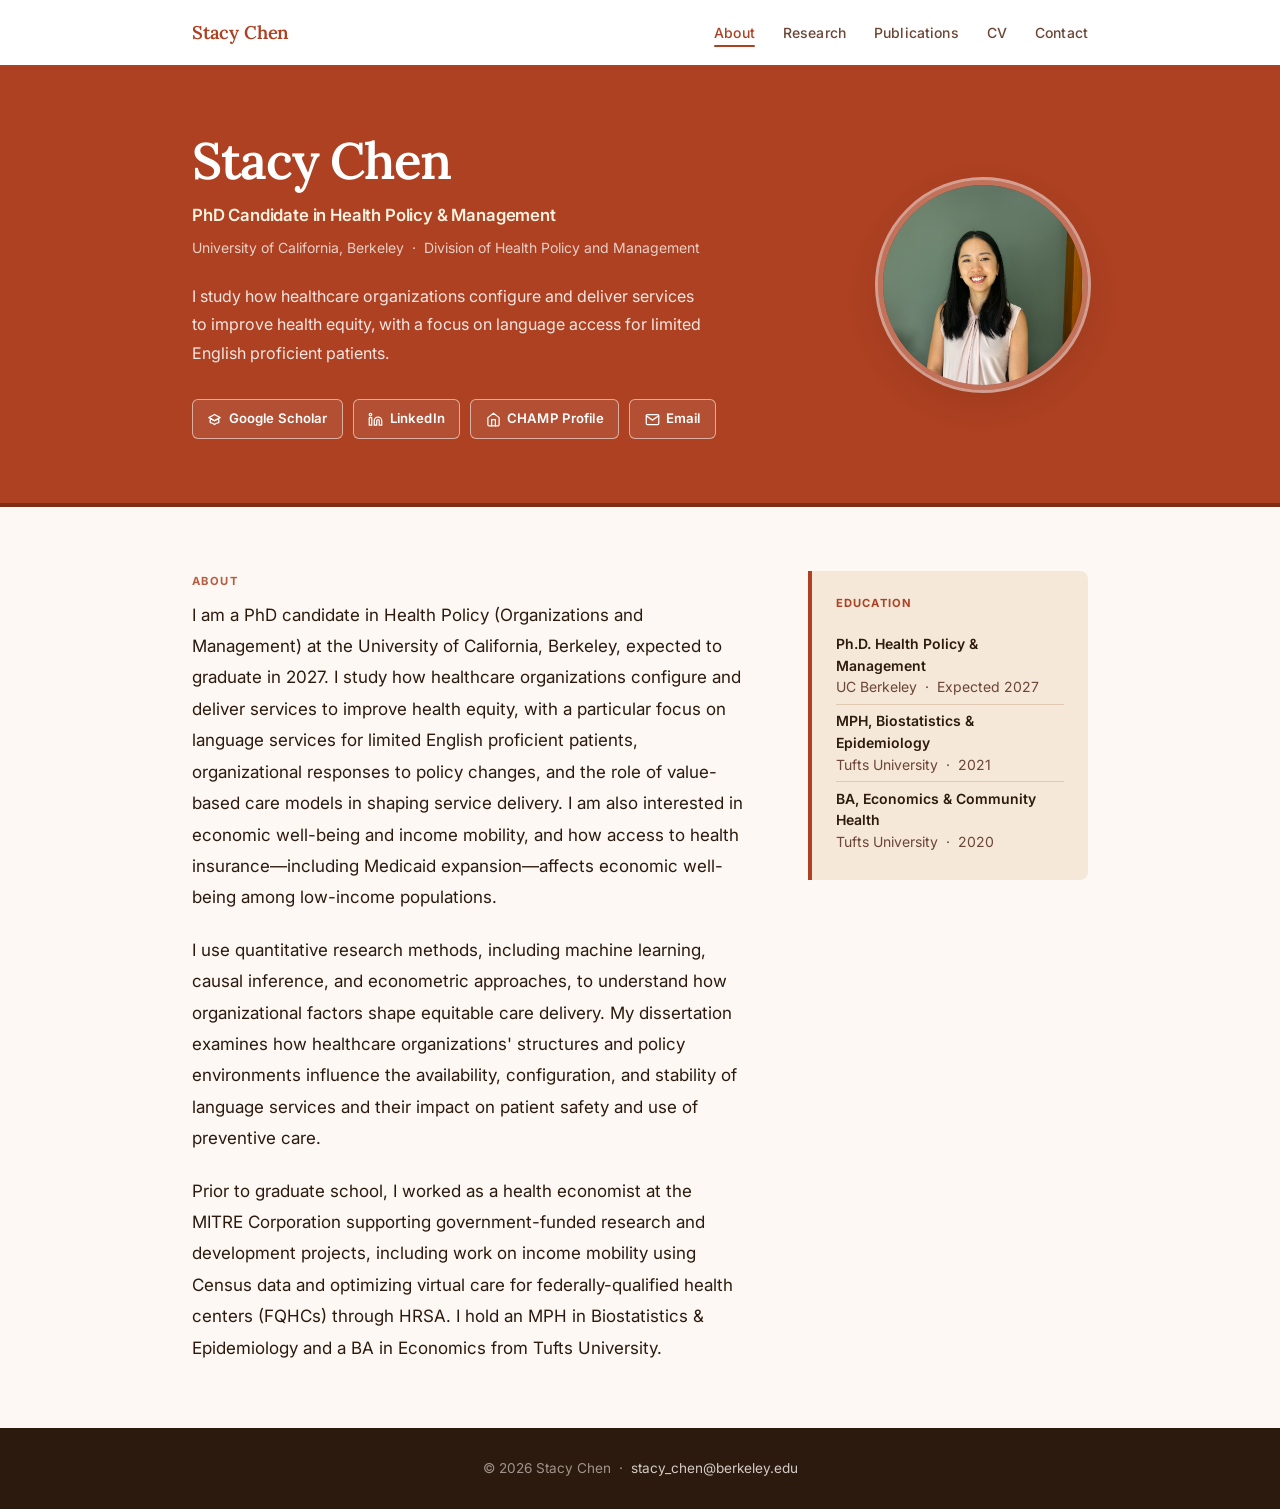
==== commit 713bfad3: "Add files via upload" ====
--- a/index.html
+++ b/index.html
@@ -3,253 +3,97 @@
 <head>
     <meta charset="UTF-8">
     <meta name="viewport" content="width=device-width, initial-scale=1.0">
-    <title>Stacy Chen - Health Policy Researcher</title>
-    <link rel="stylesheet" href="styles.css">
+    <title>Stacy Chen – Health Policy Researcher</title>
+    <meta name="description" content="Stacy Chen is a PhD candidate in Health Policy & Management at UC Berkeley studying healthcare organizations, language services, and health equity.">
     <link rel="preconnect" href="https://fonts.googleapis.com">
     <link rel="preconnect" href="https://fonts.gstatic.com" crossorigin>
-    <link href="https://fonts.googleapis.com/css2?family=Inter:wght@300;400;500;600;700&display=swap" rel="stylesheet">
+    <link href="https://fonts.googleapis.com/css2?family=Inter:wght@300;400;500;600;700&family=Lora:ital,wght@0,400;0,500;0,600;1,400&display=swap" rel="stylesheet">
+    <link rel="stylesheet" href="styles.css">
 </head>
 <body>
-    <!-- Main Content -->
-    <main id="main-content">
+
+    <nav class="navbar" id="navbar">
+        <div class="container">
+            <a href="index.html" class="nav-brand">Stacy Chen</a>
+            <button class="nav-toggle" id="navToggle" aria-label="Toggle navigation" aria-expanded="false">
+                <span></span><span></span><span></span>
+            </button>
+            <ul class="nav-menu" id="navMenu">
+                <li><a href="index.html"        class="nav-link">About</a></li>
+                <li><a href="research.html"     class="nav-link">Research</a></li>
+                <li><a href="publications.html" class="nav-link">Publications</a></li>
+                <li><a href="cv.html"           class="nav-link">CV</a></li>
+                <li><a href="contact.html"      class="nav-link">Contact</a></li>
+            </ul>
+        </div>
+    </nav>
+
+    <!-- Terracotta hero color block -->
     <section class="hero">
         <div class="container">
             <div class="hero-content">
-                <h1 class="hero-title">Stacy Chen</h1>
-                <p class="hero-subtitle">Health Policy Researcher<br>Organizations and Management</p>
+                <div class="hero-text">
+                    <h1 class="hero-title">Stacy Chen</h1>
+                    <p class="hero-subtitle">PhD Candidate in Health Policy &amp; Management</p>
+                    <p class="hero-institution">University of California, Berkeley &nbsp;·&nbsp; Division of Health Policy and Management</p>
+                    <p class="hero-tagline">I study how healthcare organizations configure and deliver services to improve health equity, with a focus on language access for limited English proficient patients.</p>
+                    <div class="hero-links">
+                        <a href="https://scholar.google.com/citations?user=BwQoNZEAAAAJ&hl=en" class="hero-link" target="_blank" rel="noopener noreferrer">
+                            <svg xmlns="http://www.w3.org/2000/svg" width="15" height="15" viewBox="0 0 24 24" fill="none" stroke="currentColor" stroke-width="2" stroke-linecap="round" stroke-linejoin="round" aria-hidden="true"><path d="M12 14l9-5-9-5-9 5 9 5z"/><path d="M12 14l6.16-3.422a12.083 12.083 0 01.665 6.479A11.952 11.952 0 0012 20.055a11.952 11.952 0 00-6.824-2.998 12.078 12.078 0 01.665-6.479L12 14z"/></svg>
+                            Google Scholar
+                        </a>
+                        <a href="https://www.linkedin.com/in/stacychen01" class="hero-link" target="_blank" rel="noopener noreferrer">
+                            <svg xmlns="http://www.w3.org/2000/svg" width="15" height="15" viewBox="0 0 24 24" fill="none" stroke="currentColor" stroke-width="2" stroke-linecap="round" stroke-linejoin="round" aria-hidden="true"><path d="M16 8a6 6 0 016 6v7h-4v-7a2 2 0 00-2-2 2 2 0 00-2 2v7h-4v-7a6 6 0 016-6z"/><rect x="2" y="9" width="4" height="12"/><circle cx="4" cy="4" r="2"/></svg>
+                            LinkedIn
+                        </a>
+                        <a href="https://champ.berkeley.edu/team/trainees" class="hero-link" target="_blank" rel="noopener noreferrer">
+                            <svg xmlns="http://www.w3.org/2000/svg" width="15" height="15" viewBox="0 0 24 24" fill="none" stroke="currentColor" stroke-width="2" stroke-linecap="round" stroke-linejoin="round" aria-hidden="true"><path d="M3 9l9-7 9 7v11a2 2 0 01-2 2H5a2 2 0 01-2-2z"/><polyline points="9 22 9 12 15 12 15 22"/></svg>
+                            CHAMP Profile
+                        </a>
+                        <a href="mailto:stacy_chen@berkeley.edu" class="hero-link">
+                            <svg xmlns="http://www.w3.org/2000/svg" width="15" height="15" viewBox="0 0 24 24" fill="none" stroke="currentColor" stroke-width="2" stroke-linecap="round" stroke-linejoin="round" aria-hidden="true"><path d="M4 4h16c1.1 0 2 .9 2 2v12c0 1.1-.9 2-2 2H4c-1.1 0-2-.9-2-2V6c0-1.1.9-2 2-2z"/><polyline points="22,6 12,13 2,6"/></svg>
+                            Email
+                        </a>
+                    </div>
+                </div>
+                <div class="hero-image">
+                    <img src="picture_of_me.png" alt="Stacy Chen" class="profile-photo">
+                </div>
             </div>
         </div>
     </section>
 
-    <section class="tabs-section">
+    <!-- About content -->
+    <main class="main-content">
         <div class="container">
-            <div class="tabs-container">
-                <div class="tabs-nav" role="tablist">
-                    <button class="tab-button active" data-tab="about" role="tab" aria-selected="true" aria-controls="about-panel">About</button>
-                    <button class="tab-button" data-tab="research" role="tab" aria-selected="false" aria-controls="research-panel">Research</button>
-                    <button class="tab-button" data-tab="publications" role="tab" aria-selected="false" aria-controls="publications-panel">Publications</button>
-                    <button class="tab-button" data-tab="cv" role="tab" aria-selected="false" aria-controls="cv-panel">CV</button>
-                    <button class="tab-button" data-tab="contact" role="tab" aria-selected="false" aria-controls="contact-panel">Contact</button>
+            <div class="about-grid">
+                <div class="about-body">
+                    <span class="section-label" style="color: var(--terra);">About</span>
+                    <p>I am a PhD candidate in Health Policy (Organizations and Management) at the University of California, Berkeley, expected to graduate in 2027. I study how healthcare organizations configure and deliver services to improve health equity, with a particular focus on language services for limited English proficient patients, organizational responses to policy changes, and the role of value-based care models in shaping service delivery. I am also interested in economic well-being and income mobility, and how access to health insurance—including Medicaid expansion—affects economic well-being among low-income populations.</p>
+                    <p>I use quantitative research methods, including machine learning, causal inference, and econometric approaches, to understand how organizational factors shape equitable care delivery. My dissertation examines how healthcare organizations' structures and policy environments influence the availability, configuration, and stability of language services and their impact on patient safety and use of preventive care.</p>
+                    <p>Prior to graduate school, I worked as a health economist at the MITRE Corporation supporting government-funded research and development projects, including work on income mobility using Census data and optimizing virtual care for federally-qualified health centers (FQHCs) through HRSA. I hold an MPH in Biostatistics &amp; Epidemiology and a BA in Economics from Tufts University.</p>
                 </div>
 
-                <div class="tabs-content">
-                    <div id="about-panel" class="tab-panel active" role="tabpanel">
-                        <div class="content-wrapper">
-                            <div class="content-image">
-                                <img src="picture_of_me.png" alt="Stacy Chen">
-                            </div>
-                            <div class="content-text">
-                                <p>
-                                    I am a PhD candidate in Health Policy (Organizations and Management) at the University of California, Berkeley, 
-                                    expected to graduate in 2027. I study how healthcare 
-                                    organizations configure and deliver services to improve health equity, with a particular focus on language services 
-                                    for limited English proficient patients, organizational responses to policy changes, and the role of value-based care 
-                                    models in shaping service delivery. I am also intersted in economic well-being and income mobility, and how access to health insurance, 
-                                    including Medicaid expansion, affects economic well-being among low-income populations.
-                                </p>
-                                <p>
-                                    I use quantitative research methods, including machine learning, causal inference, and econometric 
-                                    approaches, to understand how organizational factors shape equitable care delivery. My dissertation project examines how healthcare oragnizations confirgure
-                                    structures and policy environments influence the availability, configuration, and stability of 
-                                    language services and their impact on patient safety and use of preventive care.
-                                </p>
-                                <p>
-                                    
-                                    Prior to graduate school, I worked as a health care researcher at the MITRE Corporation supporting government-funded 
-                                    research and development projects such as income mobility in Census and optimizing virtual care for federally-qualified 
-                                    health centers (FQHCS) in HRSA. I received an MPH and BA in economics from Tufts University.
-                                </p>
-                                <p>
-                                    To learn more about my research, check out my <a href="https://scholar.google.com/citations?user=BwQoNZEAAAAJ&hl=en" target="_blank">Google Scholar</a> profile, 
-                                    or visit my <a href="https://champ.berkeley.edu/team/trainees" target="_blank">CHAMP profile</a>.
-                                </p>
-                            </div>
-                        </div>
-                    </div>
-
-                    <div id="research-panel" class="tab-panel" role="tabpanel">
-                        <div class="research-content">
-                            <p class="research-intro">
-                                My research interests center on understanding how healthcare organizations configure and deliver services to improve 
-                                health equity, with particular focus on:
-                            </p>
-                            <div class="research-grid">
-                                <div class="research-card">
-                                    <div class="research-card-header">
-                                        <div class="research-icon">🏥</div>
-                                        <h3>Organizational Configuration of Language Services</h3>
-                                    </div>
-                                    <p>Examining how hospitals and health systems configure language services—locally, centrally, or through outsourcing—and how organizational changes like acquisitions and consolidation affect service availability and stability.</p>
-                                </div>
-                                <div class="research-card">
-                                    <div class="research-card-header">
-                                        <div class="research-icon">📋</div>
-                                        <h3>State Policy & Organizational Response</h3>
-                                    </div>
-                                    <p>Evaluating how state-level Medicaid language service reimbursement policies affect organizational service delivery and preventive care uptake among limited English proficient patients.</p>
-                                </div>
-                                <div class="research-card">
-                                    <div class="research-card-header">
-                                        <div class="research-icon">⚕️</div>
-                                        <h3>Primary Care Practice Capabilities</h3>
-                                    </div>
-                                    <p>Investigating primary care practice capabilities linked to language services for patients with limited English proficiency, examining how organizational structures and resources shape equitable care delivery for diverse patient populations.</p>
-                                </div>
-                                <div class="research-card">
-                                    <div class="research-card-header">
-                                        <div class="research-icon">🌍</div>
-                                        <h3>Health Inequities & Immigrant Populations</h3>
-                                    </div>
-                                    <p>Examining healthcare access and health equity for immigrant populations, including mixed-citizenship households and unaccompanied migrant children.</p>
-                                </div>
-                                <div class="research-card">
-                                    <div class="research-card-header">
-                                        <div class="research-icon">📈</div>
-                                        <h3>Income and Income Mobility</h3>
-                                    </div>
-                                    <p>Investigating how policy interventions, including Medicaid expansion, affect income and economic well-being among low-income populations, building on work examining income effects and leveraging census and administrative data to understand economic mobility.</p>
-                                </div>
-                            </div>
-                        </div>
-                    </div>
-
-                    <div id="publications-panel" class="tab-panel" role="tabpanel">
-                        <div class="publications-list">
-                            <div class="publication-item">
-                                <h3>Journal Publications</h3>
-                                <ul>
-                                    <li>
-                                        <strong>U.S. Primary Care Practice Capabilities Linked to Language Services for Patients with Limited English Proficiency</strong><br>
-                                        Chen, S., Guadamuz, J. S., Rodriguez, H. P., & Schifferdecker, K. E.<br>
-                                        <em>Journal of General Internal Medicine</em>, 2025<br>
-                                        <span class="publication-links">
-                                            <a href="https://doi.org/10.1007/s11606-025-09968-8" target="_blank">DOI</a>
-                                        </span>
-                                    </li>
-                                    <li>
-                                        <strong>Medicaid expansion increased income among newly eligible adults</strong><br>
-                                        Chen, S., & Staiger, B.<br>
-                                        <em>Health Affairs Scholar</em>, 3(5), qxaf091, 2025<br>
-                                        <span class="publication-links">
-                                            <a href="https://doi.org/10.1093/haschl/qxaf091" target="_blank">DOI</a>
-                                        </span>
-                                    </li>
-                                    <li>
-                                        <strong>Launching Financial Incentives for Physician Groups to Improve Equity of Care by Patient Race and Ethnicity</strong><br>
-                                        Rodriguez, H. P., Epstein, S. D., Brewster, A. L., Brown, T. T., Chen, S., & Bibi, S.<br>
-                                        <em>The Milbank Quarterly</em>, 102(4), 944-972, 2024<br>
-                                        <span class="publication-links">
-                                            <a href="https://doi.org/10.1111/1468-0009.12720" target="_blank">DOI</a>
-                                        </span>
-                                    </li>
-                                    <li>
-                                        <strong>Accountable care organization changes in equity of ambulatory care quality by patient race and ethnicity, 2019-2022</strong><br>
-                                        Rodriguez, H. P., Xu, S., Brewster, A. L., Brown, T. T., Chen, S., & Epstein, S. D.<br>
-                                        <em>Health Affairs Scholar</em>, 2(12), qxae155, 2024<br>
-                                        <span class="publication-links">
-                                            <a href="https://doi.org/10.1093/haschl/qxae155" target="_blank">DOI</a>
-                                        </span>
-                                    </li>
-                                    <li>
-                                        <strong>Mental health symptoms and association with COVID-19 vaccination receipt and intention to vaccinate among adults, United States</strong><br>
-                                        Nguyen, K., Chen, S., Morris, K., Chui, K., Allen, J.<br>
-                                        <em>Preventive Medicine</em>, vol. 154, 2021<br>
-                                        <span class="publication-links">
-                                            <a href="https://doi.org/10.1016/j.ypmed.2021.106905" target="_blank">DOI</a>
-                                        </span>
-                                    </li>
-                                    <li>
-                                        <strong>Understanding Health Priorities, Behaviors, and Service Utilization Among Brazilian Immigrant Women: Implications for Designing Community-Based Interventions</strong><br>
-                                        Priebe Rocha, L., Soares, C., McGregor, A., Chen, S., Kaplan, A., Rose, R. R., Galvão, H., Siqueira, C. E., & Allen, J. D.<br>
-                                        <em>Journal of racial and ethnic health disparities</em>, 9(1), 135-145, 2021<br>
-                                        <span class="publication-links">
-                                            <a href="https://doi.org/10.1007/s40615-020-00936-y" target="_blank">DOI</a>
-                                        </span>
-                                    </li>
-                                </ul>
-                            </div>
-                            <div class="publication-item">
-                                <h3>Technical Papers</h3>
-                                <ul>
-                                    <li>
-                                        <strong>Federated Approaches to Observational Research-Technical Considerations</strong><br>
-                                        Chen, S., Rajput, Z., and Persing, N.<br>
-                                        <em>MITRE Engenuity Technical Report</em>, 2022
-                                    </li>
-                                </ul>
-                            </div>
-                            <div class="publication-item">
-                                <h3>Conference Presentations</h3>
-                                <ul>
-                                    <li>
-                                        <strong>Medicaid Expansion Increased Income Among Newly Eligible Adults</strong><br>
-                                        Chen, S., Staiger, B.<br>
-                                        <em>American Society of Health Economists</em>, 2025
-                                    </li>
-                                    <li>
-                                        <strong>Mixed Citizenship Households and Healthcare Access: Implications for Immigrant Health Equity</strong><br>
-                                        Chen, S., Guadamuz, J.<br>
-                                        <em>Academy Health Annual Research Conference</em>, 2024
-                                    </li>
-                                    <li>
-                                        <strong>A Multi-Factored Mechanism to Distribute Health Emergency Funds</strong><br>
-                                        Chen, S., Qin, H., Champney, T., Hartman, R., Menon, S., Munro, M., Quach, Y.<br>
-                                        <em>Federal Committee on Statistical Methodology (FCSM)</em>, 2023
-                                    </li>
-                                </ul>
-                            </div>
-                            <div class="publication-item">
-                                <h3>Conference Posters</h3>
-                                <ul>
-                                    <li>
-                                        <strong>Association of Child and Parental Citizenship Status on Healthcare Access, 2010-2022</strong><br>
-                                        Chen, S., Guadamuz, J.<br>
-                                        <em>Academy Health Annual Research Conference</em>, 2024
-                                    </li>
-                                    <li>
-                                        <strong>Future Intentions to Quit and Access to Cessation Resources among Smokers in Low-Income Housing</strong><br>
-                                        Chen, S., Liu, J., Davine, J., Lee, R., Geller, A., Rees, V.<br>
-                                        <em>Society for Research on Nicotine and Tobacco (SRNT)</em>, 2021
-                                    </li>
-                                    <li>
-                                        <strong>Perceptions and Use of E-Cigarettes as a Cessation Strategy Among Smokers in Low-Income Housing</strong><br>
-                                        Liu, J., Chen, S., Davine, J., Lee, R., Geller, A., Rees, V.<br>
-                                        <em>Society for Research on Nicotine and Tobacco (SRNT)</em>, 2021
-                                    </li>
-                                </ul>
-                            </div>
-                        </div>
-                    </div>
-
-                    <div id="cv-panel" class="tab-panel" role="tabpanel">
-                        <div class="cv-content">
-                            <p><a href="Stacy_Chen_CV.pdf" target="_blank">Download CV (PDF)</a></p>
-                        </div>
-                    </div>
-
-                    <div id="contact-panel" class="tab-panel" role="tabpanel">
-                        <div class="contact-content">
-                            <p><strong>Email:</strong> <a href="mailto:stacy_chen@berkeley.edu">stacy_chen@berkeley.edu</a></p>
-                            <p><strong>Institution:</strong> University of California, Berkeley<br>Division of Health Policy and Management</p>
-                            <p><strong>Location:</strong> Berkeley, CA</p>
-                            <p><a href="https://www.linkedin.com/in/stacychen01" target="_blank">LinkedIn</a></p>
-                            <p><a href="https://champ.berkeley.edu/team/trainees" target="_blank">CHAMP Profile</a></p>
-                            <p><a href="https://scholar.google.com/citations?user=BwQoNZEAAAAJ&hl=en" target="_blank">Google Scholar</a></p>
-                        </div>
+                <div class="about-sidebar">
+                    <div class="sidebar-block">
+                        <h3>Education</h3>
+                        <ul class="sidebar-list">
+                            <li><strong>Ph.D. Health Policy &amp; Management</strong><br>UC Berkeley &nbsp;·&nbsp; Expected 2027</li>
+                            <li><strong>MPH, Biostatistics &amp; Epidemiology</strong><br>Tufts University &nbsp;·&nbsp; 2021</li>
+                            <li><strong>BA, Economics &amp; Community Health</strong><br>Tufts University &nbsp;·&nbsp; 2020</li>
+                        </ul>
                     </div>
                 </div>
             </div>
         </div>
-    </section>
     </main>
 
-    <!-- Footer -->
     <footer class="footer">
         <div class="container">
-            <p>&copy; 2025 Stacy Chen. All rights reserved.</p>
+            <p>&copy; 2026 Stacy Chen &nbsp;·&nbsp; <a href="mailto:stacy_chen@berkeley.edu">stacy_chen@berkeley.edu</a></p>
         </div>
     </footer>
+
     <script src="script.js"></script>
 </body>
 </html>
-
--- a/styles.css
+++ b/styles.css
@@ -1,43 +1,63 @@
-/* Reset and Base Styles */
-* {
+/* ============================================================
+   Stacy Chen – Academic Website Styles
+   Warm palette · Solid color blocks · No gradients
+   ============================================================ */
+
+/* ---------- Reset & Base ---------- */
+*, *::before, *::after {
     margin: 0;
     padding: 0;
     box-sizing: border-box;
 }
 
 :root {
-    /* Color System - Dark Mode */
-    --text-color: #f1f5f9;
-    --text-secondary: #cbd5e1;
-    --text-muted: #94a3b8;
-    --bg-color: #0f172a;
-    --bg-alt: #1e293b;
-    --bg-subtle: #334155;
-    --border-color: #334155;
-    --link-color: #a5b4fc;
-    --link-hover: #c7d2fe;
-    --accent-color: #f0abfc;
-    
+    /* Warm color palette */
+    --text-color:       #2c1a0e;
+    --text-secondary:   #6b4535;
+    --text-muted:       #a07060;
+    --bg-color:         #fdf8f3;
+    --bg-alt:           #f5e8d8;
+    --bg-subtle:        #eedfd0;
+    --border-color:     #e0c8b2;
+
+    /* Terracotta — primary block color */
+    --terra:            #ad4122;
+    --terra-dark:       #7e2e16;
+    --terra-light:      #fce8e0;
+
+    /* Warm gold */
+    --gold:             #c98a2c;
+    --gold-light:       #fdf3e0;
+
+    /* Text on dark/terra backgrounds */
+    --on-terra:         #fff;
+    --on-terra-muted:   rgba(255,255,255,0.75);
+
     /* Typography */
-    --font-body: 'Inter', -apple-system, BlinkMacSystemFont, 'Segoe UI', Roboto, Oxygen, Ubuntu, Cantarell, sans-serif;
-    --font-size-base: 1.125rem;
-    --line-height-base: 1.75;
-    
+    --font-sans:  'Inter', -apple-system, BlinkMacSystemFont, 'Segoe UI', Roboto, sans-serif;
+    --font-serif: 'Lora', Georgia, 'Times New Roman', serif;
+    --size-base:  1.0625rem;
+    --lh-base:    1.8;
+
     /* Layout */
-    --max-width: 900px;
-    --container-padding: 2rem;
-}
-
-html {
-    scroll-behavior: smooth;
-}
+    --max-width: 960px;
+    --pad-x:     2rem;
+
+    /* Shadows */
+    --shadow-xs: 0 1px 3px rgba(80,30,10,0.07);
+    --shadow-sm: 0 2px 6px rgba(80,30,10,0.10);
+    --shadow-md: 0 5px 16px rgba(80,30,10,0.12);
+    --shadow-lg: 0 12px 32px rgba(80,30,10,0.14);
+}
+
+html { scroll-behavior: smooth; }
 
 body {
-    font-family: var(--font-body);
-    line-height: var(--line-height-base);
-    color: var(--text-color);
-    background-color: var(--bg-color);
-    font-size: var(--font-size-base);
+    font-family: var(--font-sans);
+    font-size: var(--size-base);
+    line-height: var(--lh-base);
+    color: var(--text-color);
+    background: var(--bg-color);
     -webkit-font-smoothing: antialiased;
     -moz-osx-font-smoothing: grayscale;
 }
@@ -45,19 +65,18 @@
 .container {
     max-width: var(--max-width);
     margin: 0 auto;
-    padding: 0 var(--container-padding);
-}
-
-/* Navigation */
+    padding: 0 var(--pad-x);
+}
+
+/* ---------- Navigation ---------- */
 .navbar {
-    background-color: rgba(15, 23, 42, 0.95);
-    backdrop-filter: blur(12px);
-    -webkit-backdrop-filter: blur(12px);
-    border-bottom: 1px solid var(--border-color);
+    background: #fff;
+    border-bottom: 2px solid var(--terra);
     position: sticky;
     top: 0;
     z-index: 1000;
-    padding: 1.5rem 0;
+    padding: 1rem 0;
+    box-shadow: var(--shadow-xs);
 }
 
 .navbar .container {
@@ -67,40 +86,50 @@
 }
 
 .nav-brand {
-    font-size: 1.25rem;
-    font-weight: 600;
-    color: var(--text-color);
+    font-family: var(--font-serif);
+    font-size: 1.15rem;
+    font-weight: 600;
+    color: var(--terra);
     text-decoration: none;
     letter-spacing: -0.01em;
-    transition: color 0.2s ease;
-}
-
-.nav-brand:hover {
-    color: var(--accent-color);
-}
+    transition: color 0.2s;
+}
+.nav-brand:hover { color: var(--terra-dark); }
 
 .nav-menu {
     display: flex;
     list-style: none;
-    gap: 2rem;
+    gap: 1.75rem;
     align-items: center;
 }
 
 .nav-link {
     text-decoration: none;
     color: var(--text-secondary);
-    font-weight: 400;
-    font-size: 0.95rem;
-    transition: color 0.2s ease;
-    cursor: pointer;
-}
-
+    font-weight: 500;
+    font-size: 0.875rem;
+    letter-spacing: 0.01em;
+    transition: color 0.2s;
+    position: relative;
+    padding-bottom: 3px;
+}
+.nav-link::after {
+    content: '';
+    position: absolute;
+    bottom: -3px; left: 0; right: 0;
+    height: 2px;
+    background: var(--terra);
+    transform: scaleX(0);
+    transform-origin: left;
+    transition: transform 0.22s;
+    border-radius: 2px;
+}
 .nav-link:hover,
-.nav-link:focus {
-    color: var(--text-color);
-    outline: none;
-}
-
+.nav-link.active { color: var(--terra); }
+.nav-link:hover::after,
+.nav-link.active::after { transform: scaleX(1); }
+
+/* Mobile toggle */
 .nav-toggle {
     display: none;
     flex-direction: column;
@@ -110,497 +139,781 @@
     gap: 5px;
     padding: 0.5rem;
 }
-
 .nav-toggle span {
-    width: 24px;
-    height: 2px;
-    background-color: var(--text-color);
-    transition: all 0.3s ease;
-}
-
-/* Hero Section */
+    width: 24px; height: 2px;
+    background: var(--text-color);
+    display: block;
+    transition: all 0.3s;
+}
+.nav-toggle.active span:nth-child(1) { transform: rotate(45deg) translate(5px, 5px); }
+.nav-toggle.active span:nth-child(2) { opacity: 0; }
+.nav-toggle.active span:nth-child(3) { transform: rotate(-45deg) translate(5px, -5px); }
+
+/* ============================================================
+   HERO — Home page only
+   Solid terracotta color block
+   ============================================================ */
 .hero {
-    padding: 4rem 0 3rem;
+    background: var(--terra);
+    padding: 4rem 0;
+    border-bottom: 4px solid var(--terra-dark);
+}
+
+.hero-content {
+    display: grid;
+    grid-template-columns: 1fr auto;
+    gap: 3.5rem;
+    align-items: center;
+}
+
+.hero-title {
+    font-family: var(--font-serif);
+    font-size: clamp(2.25rem, 4vw, 3.25rem);
+    font-weight: 600;
+    color: var(--on-terra);
+    line-height: 1.15;
+    letter-spacing: -0.025em;
+    margin-bottom: 0.6rem;
+}
+
+.hero-subtitle {
+    font-size: 1.05rem;
+    font-weight: 600;
+    color: var(--gold-light);
+    margin-bottom: 0.3rem;
+    letter-spacing: -0.01em;
+}
+
+.hero-institution {
+    font-size: 0.875rem;
+    color: var(--on-terra-muted);
+    margin-bottom: 1.375rem;
+}
+
+.hero-tagline {
+    font-size: 1rem;
+    color: rgba(255,255,255,0.87);
+    line-height: 1.78;
+    max-width: 520px;
+    margin-bottom: 2rem;
+}
+
+.hero-links {
+    display: flex;
+    flex-wrap: wrap;
+    gap: 0.625rem;
+}
+
+.hero-link {
+    display: inline-flex;
+    align-items: center;
+    gap: 0.4rem;
+    color: var(--on-terra);
+    text-decoration: none;
+    font-size: 0.825rem;
+    font-weight: 600;
+    padding: 0.45rem 0.9rem;
+    border: 1.5px solid rgba(255,255,255,0.55);
+    border-radius: 6px;
+    transition: all 0.2s;
+    letter-spacing: 0.01em;
+    background: rgba(255,255,255,0.08);
+}
+.hero-link:hover {
+    background: rgba(255,255,255,0.2);
+    border-color: rgba(255,255,255,0.85);
+}
+
+.hero-image { display: flex; justify-content: center; }
+
+.profile-photo {
+    width: 210px;
+    height: 210px;
+    border-radius: 50%;
+    object-fit: cover;
+    border: 5px solid rgba(255,255,255,0.25);
+    outline: 3px solid rgba(255,255,255,0.5);
+    box-shadow: var(--shadow-lg);
+}
+
+/* About strip below hero */
+.about-strip {
+    background: var(--bg-alt);
+    padding: 3.5rem 0;
     border-bottom: 1px solid var(--border-color);
 }
 
-.hero-content {
-    text-align: center;
-}
-
-.hero-title {
-    font-size: clamp(2.5rem, 5vw, 3.5rem);
-    font-weight: 600;
-    margin-bottom: 1rem;
+/* ============================================================
+   PAGE HEADER — Inner pages (solid color block)
+   ============================================================ */
+.page-header {
+    background: var(--terra);
+    border-bottom: 4px solid var(--terra-dark);
+    padding: 3rem 0 2.75rem;
+}
+
+.section-label {
+    display: block;
+    font-size: 0.7rem;
+    font-weight: 700;
+    letter-spacing: 0.13em;
+    text-transform: uppercase;
+    color: var(--gold-light);
+    margin-bottom: 0.5rem;
+    opacity: 0.85;
+}
+
+.page-title {
+    font-family: var(--font-serif);
+    font-size: clamp(2rem, 3.5vw, 2.75rem);
+    font-weight: 600;
+    color: var(--on-terra);
     line-height: 1.2;
+    letter-spacing: -0.025em;
+    margin-bottom: 0.4rem;
+}
+
+.page-subtitle {
+    font-size: 0.95rem;
+    color: var(--on-terra-muted);
+}
+
+/* ============================================================
+   MAIN CONTENT
+   ============================================================ */
+.main-content {
+    padding: 4rem 0;
+    background: var(--bg-color);
+}
+
+.divider {
+    border: none;
+    border-top: 1px solid var(--border-color);
+    margin: 3rem 0;
+}
+
+/* ============================================================
+   HOME — About section layout
+   ============================================================ */
+.about-grid {
+    display: grid;
+    grid-template-columns: 1fr 280px;
+    gap: 4rem;
+    align-items: start;
+}
+
+.about-body p {
+    margin-bottom: 1.3rem;
+    line-height: 1.85;
+    color: var(--text-color);
+}
+.about-body p:last-child { margin-bottom: 0; }
+
+/* Sidebar — solid warm color block */
+.sidebar-block {
+    background: var(--bg-alt);
+    border-left: 4px solid var(--terra);
+    border-radius: 0 8px 8px 0;
+    padding: 1.375rem 1.5rem;
+    margin-bottom: 1.25rem;
+}
+.sidebar-block:last-child { margin-bottom: 0; }
+
+.sidebar-block h3 {
+    font-size: 0.7rem;
+    font-weight: 700;
+    letter-spacing: 0.1em;
+    text-transform: uppercase;
+    color: var(--terra);
+    margin-bottom: 0.875rem;
+}
+
+.sidebar-list { list-style: none; }
+.sidebar-list li {
+    font-size: 0.875rem;
+    color: var(--text-secondary);
+    padding: 0.35rem 0;
+    border-bottom: 1px solid var(--border-color);
+    line-height: 1.55;
+}
+.sidebar-list li:last-child { border-bottom: none; }
+.sidebar-list strong { color: var(--text-color); font-weight: 600; }
+
+/* ============================================================
+   RESEARCH — section headings
+   ============================================================ */
+.ri-section-heading {
+    font-family: var(--font-serif);
+    font-size: 1.75rem;
+    font-weight: 600;
     color: var(--text-color);
     letter-spacing: -0.02em;
-}
-
-.hero-subtitle {
-    font-size: 1.125rem;
-    font-weight: 400;
+    margin-bottom: 1.5rem;
+    padding-bottom: 0.5rem;
+    border-bottom: 3px solid var(--terra);
+    display: inline-block;
+}
+
+/* ============================================================
+   RESEARCH — visual interest cards
+   ============================================================ */
+.ri-grid {
+    display: grid;
+    grid-template-columns: repeat(3, 1fr);
+    gap: 1.5rem;
+    align-items: start;
+}
+
+/* Card shell */
+.ri-card {
+    background: #fff;
+    border: 1.5px solid var(--border-color);
+    border-radius: 10px;
+    overflow: hidden;
+    cursor: pointer;
+    transition: box-shadow 0.25s, transform 0.22s;
+    user-select: none;
+}
+.ri-card:hover {
+    box-shadow: var(--shadow-lg);
+    transform: translateY(-5px);
+}
+.ri-card.is-open {
+    border-color: var(--terra);
+    box-shadow: var(--shadow-md);
+}
+.ri-card.is-open .ri-card-body { background: var(--terra); }
+.ri-card.is-open .ri-label     { color: #fff; }
+.ri-card.is-open .ri-sublabel  { color: rgba(255,255,255,0.75); }
+.ri-card.is-open .ri-arrow     { color: rgba(255,255,255,0.7); transform: rotate(90deg); }
+
+/* Visual header — warm cream background, coloured bottom border accent */
+.ri-card-img {
+    position: relative;
+    height: 170px;
+    display: flex;
+    align-items: center;
+    justify-content: center;
+    overflow: hidden;
+    background-color: #fdf4ee;
+    border-bottom: 4px solid var(--card-accent, var(--terra));
+}
+
+
+.ri-card-icon-img {
+    position: relative;
+    z-index: 2;
+    width: 100%;
+    height: 100%;
+    object-fit: cover;
+    object-position: center;
+}
+
+/* Card body — title + keywords */
+.ri-card-body {
+    padding: 1.125rem 1.25rem 1.25rem;
+    display: flex;
+    align-items: flex-start;
+    gap: 0.75rem;
+    transition: background 0.2s;
+}
+.ri-card-body-text { flex: 1; }
+
+.ri-label {
+    display: block;
+    font-size: 1rem;
+    font-weight: 700;
+    color: var(--text-color);
+    line-height: 1.3;
+    margin-bottom: 0.3rem;
+    transition: color 0.2s;
+}
+.ri-sublabel {
+    display: block;
+    font-size: 0.75rem;
+    color: var(--text-muted);
+    line-height: 1.45;
+    transition: color 0.2s;
+}
+.ri-arrow {
+    font-size: 1.375rem;
+    color: var(--text-muted);
+    flex-shrink: 0;
+    transition: transform 0.22s, color 0.2s;
+    margin-top: 2px;
+    line-height: 1;
+}
+
+/* Expand panel — spans full grid width */
+.ri-expand {
+    grid-column: 1 / -1;
+    background: var(--bg-alt);
+    border-left: 4px solid var(--terra);
+    border-radius: 0 10px 10px 0;
+    padding: 1.75rem 2rem;
+    animation: expandIn 0.22s ease;
+}
+.ri-expand p {
+    color: var(--text-color);
+    font-size: 0.95rem;
+    line-height: 1.85;
+    margin-bottom: 1.25rem;
+    max-width: 700px;
+}
+.ri-expand p:last-of-type { margin-bottom: 0; }
+
+@keyframes expandIn {
+    from { opacity: 0; transform: translateY(-8px); }
+    to   { opacity: 1; transform: translateY(0); }
+}
+
+.ri-papers { margin-top: 1.5rem; }
+
+.ri-papers-label {
+    font-size: 0.7rem;
+    font-weight: 700;
+    letter-spacing: 0.1em;
+    text-transform: uppercase;
+    color: var(--terra);
+    margin-bottom: 0.875rem;
+}
+
+.ri-paper-item {
+    background: #fff;
+    border: 1px solid var(--border-color);
+    border-radius: 6px;
+    padding: 0.875rem 1rem;
+    margin-bottom: 0.625rem;
+}
+.ri-paper-item:last-child { margin-bottom: 0; }
+
+.ri-paper-title {
+    display: block;
+    font-size: 0.875rem;
+    font-weight: 600;
+    color: var(--text-color);
+    line-height: 1.45;
+    margin-bottom: 0.2rem;
+}
+.ri-paper-venue {
+    display: block;
+    font-size: 0.8rem;
+    color: var(--text-muted);
+    margin-bottom: 0.5rem;
+    font-style: italic;
+}
+.ri-paper-links {
+    display: flex;
+    gap: 0.4rem;
+    flex-wrap: wrap;
+}
+
+/* Responsive: 3→1 column */
+@media (max-width: 860px) {
+    .ri-grid { grid-template-columns: 1fr 1fr; }
+}
+@media (max-width: 540px) {
+    .ri-grid { grid-template-columns: 1fr; }
+    .ri-card-img { height: 140px; }
+}
+
+/* Dissertation block — solid warm strip */
+.dissertation-block {
+    background: var(--bg-alt);
+    border-left: 4px solid var(--terra);
+    border-radius: 0 8px 8px 0;
+    padding: 1.75rem 2rem;
+    margin-bottom: 3rem;
+}
+.dissertation-block p { margin-bottom: 0.75rem; }
+.dissertation-block p:last-child { margin-bottom: 0; }
+.dissertation-block .diss-title {
+    font-family: var(--font-serif);
+    font-size: 1.0625rem;
+    font-weight: 600;
+    color: var(--text-color);
+    line-height: 1.45;
+    margin-bottom: 0.5rem;
+}
+.dissertation-block .diss-committee {
+    font-size: 0.875rem;
     color: var(--text-secondary);
-    line-height: 1.6;
-    margin-top: 0.5rem;
-}
-
-/* Tabs Section */
-.tabs-section {
-    padding: 3rem 0;
-}
-
-.tabs-container {
-    width: 100%;
-}
-
-/* Tabs Navigation */
-.tabs-nav {
+}
+.dissertation-block .diss-desc {
+    font-size: 0.9rem;
+    color: var(--text-secondary);
+    line-height: 1.75;
+    margin-top: 0.75rem;
+}
+
+/* ============================================================
+   PUBLICATIONS
+   ============================================================ */
+.pub-group { margin-bottom: 3rem; }
+.pub-group:last-child { margin-bottom: 0; }
+
+.pub-group-title {
+    font-size: 1rem;
+    font-weight: 700;
+    color: var(--on-terra);
+    background: var(--terra);
+    display: inline-block;
+    padding: 0.35rem 1rem;
+    border-radius: 4px;
+    margin-bottom: 1.5rem;
+    letter-spacing: 0.01em;
+}
+
+.pub-list {
+    list-style: none;
+    padding-left: 0;
+}
+
+.pub-item {
+    margin-bottom: 2rem;
+    padding-left: 0;
+    padding-bottom: 2rem;
+    border-bottom: 1px solid var(--border-color);
+}
+.pub-item:last-child {
+    border-bottom: none;
+    padding-bottom: 0;
+}
+.pub-item:last-child { margin-bottom: 0; }
+
+.pub-title {
+    font-weight: 600;
+    color: var(--text-color);
+    line-height: 1.45;
+    margin-bottom: 0.3rem;
+}
+
+.pub-authors {
+    color: var(--text-secondary);
+    font-size: 0.875rem;
+    margin-bottom: 0.2rem;
+}
+.pub-authors strong { color: var(--text-color); font-weight: 700; }
+
+.pub-venue {
+    color: var(--text-muted);
+    font-size: 0.85rem;
+    margin-bottom: 0.6rem;
+}
+
+.pub-description {
+    font-size: 0.875rem;
+    color: var(--text-secondary);
+    font-style: italic;
+    background: var(--bg-alt);
+    border-left: 3px solid var(--bg-subtle);
+    border-radius: 0 6px 6px 0;
+    padding: 0.55rem 0.875rem;
+    margin-bottom: 0.625rem;
+    line-height: 1.7;
+}
+
+.pub-links {
     display: flex;
     gap: 0.5rem;
-    border-bottom: 2px solid var(--border-color);
-    margin-bottom: 2rem;
     flex-wrap: wrap;
-}
-
-.tab-button {
-    background: none;
+    margin-top: 0.5rem;
+}
+
+.pub-link {
+    display: inline-flex;
+    align-items: center;
+    gap: 0.3rem;
+    text-decoration: none;
+    font-size: 0.75rem;
+    font-weight: 700;
+    letter-spacing: 0.05em;
+    text-transform: uppercase;
+    padding: 0.25rem 0.7rem;
+    border-radius: 4px;
+    transition: all 0.2s;
+}
+
+.pub-link-doi {
+    color: var(--terra);
+    border: 1.5px solid var(--terra);
+    background: var(--terra-light);
+}
+.pub-link-doi:hover {
+    background: var(--terra);
+    color: #fff;
+}
+
+.pub-link-pdf {
+    color: var(--terra-dark);
+    border: 1.5px solid var(--terra-dark);
+    background: #fff;
+}
+.pub-link-pdf:hover {
+    background: var(--terra-dark);
+    color: #fff;
+}
+
+.pub-link-press {
+    color: var(--gold);
+    border: 1.5px solid var(--gold);
+    background: var(--gold-light);
+}
+.pub-link-press:hover {
+    background: var(--gold);
+    border-color: var(--gold);
+    color: #fff;
+}
+
+/* ============================================================
+   CONFERENCE BADGE GROUPS
+   ============================================================ */
+.conf-group {
+    margin-bottom: 2.25rem;
+}
+.conf-group:last-child { margin-bottom: 0; }
+
+.conf-badge {
+    display: inline-flex;
+    align-items: center;
+    gap: 1rem;
+    background: #fff;
+    border: 1px solid var(--border-color);
+    border-left: 4px solid var(--terra);
+    border-radius: 0 8px 8px 0;
+    padding: 0.75rem 1.25rem;
+    margin-bottom: 1rem;
+    box-shadow: var(--shadow-xs);
+}
+
+.conf-logo {
+    max-height: 40px;
+    width: auto;
+    display: block;
+    object-fit: contain;
+}
+
+.conf-fullname {
+    font-size: 0.8rem;
+    color: var(--text-secondary);
+    font-weight: 500;
+    line-height: 1.35;
+    max-width: 200px;
+}
+
+.conf-entries {
+    padding-left: 0.25rem;
+}
+.conf-entry {
+    padding: 0.625rem 0;
+    border-bottom: 1px solid var(--border-color);
+}
+.conf-entry:last-child { border-bottom: none; }
+
+.conf-entry-title {
+    display: block;
+    font-size: 0.9rem;
+    color: var(--text-color);
+    font-weight: 500;
+    line-height: 1.45;
+    margin-bottom: 0.2rem;
+}
+.conf-entry-meta {
+    display: block;
+    font-size: 0.8rem;
+    color: var(--text-muted);
+}
+
+/* ============================================================
+   CV
+   ============================================================ */
+.cv-actions { margin-bottom: 1.625rem; }
+
+.btn {
+    display: inline-flex;
+    align-items: center;
+    gap: 0.5rem;
+    padding: 0.75rem 1.5rem;
+    border-radius: 6px;
+    font-weight: 600;
+    font-size: 0.9rem;
+    text-decoration: none;
+    transition: all 0.2s;
+    cursor: pointer;
     border: none;
-    padding: 1rem 1.5rem;
+    font-family: var(--font-sans);
+}
+.btn-primary {
+    background: var(--terra);
+    color: #fff;
+}
+.btn-primary:hover {
+    background: var(--terra-dark);
+    box-shadow: var(--shadow-md);
+    transform: translateY(-1px);
+}
+
+.cv-embed-wrapper {
+    border: 2px solid var(--border-color);
+    border-radius: 8px;
+    overflow: hidden;
+}
+.cv-embed {
+    width: 100%;
+    height: 740px;
+    display: block;
+    border: none;
+}
+.cv-fallback {
+    padding: 2rem;
+    text-align: center;
+    color: var(--text-secondary);
+}
+.cv-fallback a { color: var(--terra); }
+
+/* ============================================================
+   CONTACT
+   ============================================================ */
+.contact-grid {
+    display: grid;
+    grid-template-columns: 1fr 1fr;
+    gap: 5rem;
+    align-items: start;
+}
+
+.contact-item { margin-bottom: 1.75rem; }
+.contact-item:last-child { margin-bottom: 0; }
+
+.contact-label {
+    display: block;
+    font-size: 0.7rem;
+    font-weight: 700;
+    letter-spacing: 0.1em;
+    text-transform: uppercase;
+    color: var(--terra);
+    margin-bottom: 0.4rem;
+}
+
+.contact-item a,
+.contact-item span {
+    color: var(--text-color);
+    text-decoration: none;
     font-size: 0.95rem;
-    font-weight: 500;
-    color: var(--text-secondary);
-    cursor: pointer;
-    border-bottom: 2px solid transparent;
-    margin-bottom: -2px;
-    transition: all 0.2s ease;
-    font-family: var(--font-body);
-    position: relative;
-}
-
-.tab-button:hover {
-    color: var(--text-color);
-}
-
-.tab-button.active {
-    color: var(--accent-color);
-    border-bottom-color: var(--accent-color);
-}
-
-.tab-button:focus {
-    outline: 2px solid var(--accent-color);
-    outline-offset: 2px;
-}
-
-/* Tabs Content */
-.tabs-content {
-    position: relative;
-    min-height: 400px;
-}
-
-.tab-panel {
-    display: none;
-    animation: fadeIn 0.3s ease;
-}
-
-.tab-panel.active {
-    display: block;
-}
-
-@keyframes fadeIn {
-    from {
-        opacity: 0;
-        transform: translateY(10px);
-    }
-    to {
-        opacity: 1;
-        transform: translateY(0);
-    }
-}
-
-/* Content Wrapper */
-.content-wrapper {
-    display: grid;
-    grid-template-columns: 200px 1fr;
-    gap: 3rem;
-    align-items: start;
-}
-
-.content-image {
-    width: 100%;
-}
-
-.content-image img {
-    width: 100%;
-    height: auto;
-    display: block;
-    border-radius: 4px;
-    border: 1px solid var(--border-color);
-}
-
-.content-text {
-    font-size: var(--font-size-base);
-    line-height: var(--line-height-base);
-    color: var(--text-color);
-}
-
-.content-text p {
-    margin-bottom: 1.5rem;
-}
-
-.content-text p:last-child {
-    margin-bottom: 0;
-}
-
-.content-text a {
-    color: var(--link-color);
+    line-height: 1.65;
+}
+.contact-item a:hover { color: var(--terra); }
+
+.contact-links {
+    display: flex;
+    flex-direction: column;
+    gap: 0.75rem;
+}
+
+.contact-link-card {
+    display: flex;
+    flex-direction: column;
+    padding: 1rem 1.25rem;
+    background: var(--bg-color);
+    border: 1.5px solid var(--border-color);
+    border-left: 4px solid var(--terra);
+    border-radius: 0 8px 8px 0;
+    color: var(--text-color);
     text-decoration: none;
-    border-bottom: 1px solid transparent;
-    transition: border-color 0.2s ease;
-}
-
-.content-text a:hover,
-.content-text a:focus {
-    color: var(--link-hover);
-    border-bottom-color: var(--link-hover);
-    outline: none;
-}
-
-/* Research Content */
-.research-content {
-    font-size: var(--font-size-base);
-    line-height: var(--line-height-base);
-}
-
-.research-intro {
-    margin-bottom: 2.5rem;
-    color: var(--text-secondary);
-}
-
-.research-grid {
-    display: grid;
-    grid-template-columns: repeat(auto-fit, minmax(280px, 1fr));
-    gap: 1.5rem;
-    margin-top: 1rem;
-}
-
-.research-card {
-    background: var(--bg-alt);
-    border: 1px solid var(--border-color);
-    border-radius: 8px;
-    padding: 1.75rem;
-    transition: all 0.3s ease;
-    position: relative;
-    overflow: hidden;
-}
-
-.research-card::before {
-    content: '';
-    position: absolute;
-    top: 0;
-    left: 0;
-    width: 4px;
-    height: 100%;
-    background: var(--accent-color);
-    transform: scaleY(0);
-    transform-origin: bottom;
-    transition: transform 0.3s ease;
-}
-
-.research-card:hover {
-    transform: translateY(-4px);
-    border-color: var(--accent-color);
-    box-shadow: 0 8px 24px rgba(240, 171, 252, 0.15);
-}
-
-.research-card:hover::before {
-    transform: scaleY(1);
-}
-
-.research-card-header {
-    display: flex;
-    align-items: flex-start;
-    gap: 1rem;
-    margin-bottom: 1rem;
-}
-
-.research-icon {
-    font-size: 2rem;
-    line-height: 1;
-    flex-shrink: 0;
-    filter: grayscale(0.3);
-    transition: filter 0.3s ease, transform 0.3s ease;
-}
-
-.research-card:hover .research-icon {
-    filter: grayscale(0);
-    transform: scale(1.1);
-}
-
-.research-card h3 {
-    font-size: 1.125rem;
-    font-weight: 600;
-    color: var(--text-color);
-    line-height: 1.3;
-    margin: 0;
-    flex: 1;
-}
-
-.research-card p {
-    color: var(--text-secondary);
-    line-height: 1.7;
-    font-size: 0.95rem;
-    margin: 0;
-}
-
-/* Publications */
-.publications-list {
-    font-size: var(--font-size-base);
-    line-height: var(--line-height-base);
-}
-
-.publication-item {
-    margin-bottom: 3rem;
-}
-
-.publication-item:last-child {
-    margin-bottom: 0;
-}
-
-.publication-item h3 {
-    font-size: 1.125rem;
-    font-weight: 600;
-    margin-bottom: 1.5rem;
-    color: var(--text-color);
-    letter-spacing: -0.01em;
-}
-
-.publication-item ul {
-    list-style: none;
-}
-
-.publication-item li {
-    margin-bottom: 1.5rem;
-    padding-left: 0;
-    line-height: var(--line-height-base);
-}
-
-.publication-item strong {
-    color: var(--text-color);
-    font-weight: 600;
-    display: block;
-    margin-bottom: 0.25rem;
-}
-
-.publication-item em {
+    transition: all 0.2s;
+}
+.contact-link-card strong {
+    font-size: 0.9rem;
+    font-weight: 600;
+    display: block;
+    margin-bottom: 0.15rem;
+}
+.contact-link-card span {
+    font-size: 0.8rem;
     color: var(--text-muted);
-    font-style: normal;
-    font-size: 0.95rem;
-}
-
-.publication-links {
-    margin-top: 0.5rem;
-    display: inline-block;
-}
-
-.publication-links a {
-    color: var(--link-color);
+}
+.contact-link-card:hover {
+    background: var(--terra-light);
+    border-color: var(--terra);
+}
+.contact-link-card:hover strong { color: var(--terra); }
+
+/* ============================================================
+   FOOTER
+   ============================================================ */
+.footer {
+    background: var(--text-color);
+    color: rgba(253,248,243,0.55);
+    padding: 1.75rem 0;
+    text-align: center;
+}
+.footer p { font-size: 0.85rem; }
+.footer a {
+    color: rgba(253,248,243,0.8);
     text-decoration: none;
-    font-size: 0.9rem;
-    border-bottom: 1px solid transparent;
-    transition: border-color 0.2s ease;
-}
-
-.publication-links a:hover,
-.publication-links a:focus {
-    color: var(--link-hover);
-    border-bottom-color: var(--link-hover);
-    outline: none;
-}
-
-/* CV Content */
-.cv-content {
-    font-size: var(--font-size-base);
-    line-height: var(--line-height-base);
-}
-
-.cv-content a {
-    color: var(--link-color);
-    text-decoration: none;
-    border-bottom: 1px solid transparent;
-    transition: border-color 0.2s ease;
-}
-
-.cv-content a:hover,
-.cv-content a:focus {
-    color: var(--link-hover);
-    border-bottom-color: var(--link-hover);
-    outline: none;
-}
-
-/* Contact Content */
-.contact-content {
-    font-size: var(--font-size-base);
-    line-height: var(--line-height-base);
-}
-
-.contact-content p {
-    margin-bottom: 1rem;
-}
-
-.contact-content strong {
-    color: var(--text-color);
-    font-weight: 600;
-}
-
-.contact-content a {
-    color: var(--link-color);
-    text-decoration: none;
-    border-bottom: 1px solid transparent;
-    transition: border-color 0.2s ease;
-}
-
-.contact-content a:hover,
-.contact-content a:focus {
-    color: var(--link-hover);
-    border-bottom-color: var(--link-hover);
-    outline: none;
-}
-
-/* Footer */
-.footer {
-    background-color: var(--bg-alt);
-    color: var(--text-muted);
-    padding: 2rem 0;
-    text-align: center;
-    border-top: 1px solid var(--border-color);
-    margin-top: 3rem;
-}
-
-.footer p {
-    font-size: 0.875rem;
-}
-
-/* Responsive Design */
+}
+.footer a:hover { color: #fff; }
+
+/* ============================================================
+   RESPONSIVE
+   ============================================================ */
 @media (max-width: 768px) {
-    :root {
-        --container-padding: 1.5rem;
-        --font-size-base: 1rem;
-    }
+    :root { --pad-x: 1.5rem; --size-base: 1rem; }
 
     .nav-menu {
         position: fixed;
         left: -100%;
-        top: 70px;
+        top: 65px;
         flex-direction: column;
-        background-color: rgba(15, 23, 42, 0.98);
-        backdrop-filter: blur(12px);
+        background: #fff;
         width: 100%;
-        text-align: left;
+        padding: 1.5rem var(--pad-x);
+        gap: 0.125rem;
+        border-bottom: 2px solid var(--terra);
+        box-shadow: var(--shadow-md);
         transition: left 0.3s ease;
-        box-shadow: 0 4px 6px rgba(0, 0, 0, 0.3);
-        padding: 1.5rem var(--container-padding);
-        gap: 0;
-        border-bottom: 1px solid var(--border-color);
     }
-
-    .nav-menu.active {
-        left: 0;
-    }
-
-    .nav-menu li {
-        margin: 0.75rem 0;
-    }
-
-    .nav-toggle {
-        display: flex;
-    }
-
-    .nav-toggle.active span:nth-child(1) {
-        transform: rotate(45deg) translate(6px, 6px);
-    }
-
-    .nav-toggle.active span:nth-child(2) {
-        opacity: 0;
-    }
-
-    .nav-toggle.active span:nth-child(3) {
-        transform: rotate(-45deg) translate(6px, -6px);
-    }
-
-    .hero {
-        padding: 2rem 0 1.5rem;
-    }
-
-    .tabs-nav {
-        overflow-x: auto;
-        -webkit-overflow-scrolling: touch;
-        scrollbar-width: none;
-    }
-
-    .tabs-nav::-webkit-scrollbar {
-        display: none;
-    }
-
-    .tab-button {
-        padding: 0.875rem 1.25rem;
-        white-space: nowrap;
-    }
-
-    .content-wrapper {
+    .nav-menu.active { left: 0; }
+    .nav-menu li { padding: 0.5rem 0; }
+    .nav-toggle { display: flex; }
+
+    .hero { padding: 3rem 0 2.5rem; }
+    .hero-content {
         grid-template-columns: 1fr;
         gap: 2rem;
     }
-
-    .content-image {
-        max-width: 200px;
-        margin: 0 auto;
+    .hero-image { order: -1; }
+    .profile-photo { width: 150px; height: 150px; }
+
+    .about-grid {
+        grid-template-columns: 1fr;
+        gap: 2.5rem;
     }
 
-    .tabs-section {
-        padding: 2rem 0;
+    .contact-grid {
+        grid-template-columns: 1fr;
+        gap: 2.5rem;
     }
 
-    .research-grid {
-        grid-template-columns: 1fr;
-        gap: 1.25rem;
-    }
-
-    .research-card {
-        padding: 1.5rem;
-    }
+    .cv-embed { height: 500px; }
+    .main-content { padding: 3rem 0; }
 }
 
 @media (max-width: 480px) {
-    :root {
-        --container-padding: 1.25rem;
-    }
-
-    .hero-title {
-        font-size: 2rem;
-    }
-
-    .tab-button {
-        padding: 0.75rem 1rem;
-        font-size: 0.875rem;
-    }
-}
-
-/* Focus States for Accessibility */
+    :root { --pad-x: 1.25rem; }
+    .hero-title { font-size: 2rem; }
+    .hero-links { flex-direction: column; }
+    .hero-link { justify-content: center; }
+    .cv-embed { height: 420px; }
+}
+
+/* ---------- Accessibility ---------- */
 *:focus-visible {
-    outline: 2px solid var(--accent-color);
-    outline-offset: 2px;
-}
-
-/* Print Styles */
+    outline: 2px solid var(--terra);
+    outline-offset: 3px;
+    border-radius: 3px;
+}
+
+/* ---------- Print ---------- */
 @media print {
-    .navbar,
-    .footer,
-    .tabs-nav {
-        display: none;
-    }
-
-    .tab-panel {
-        display: block !important;
-    }
-}
+    .navbar, .footer { display: none; }
+}
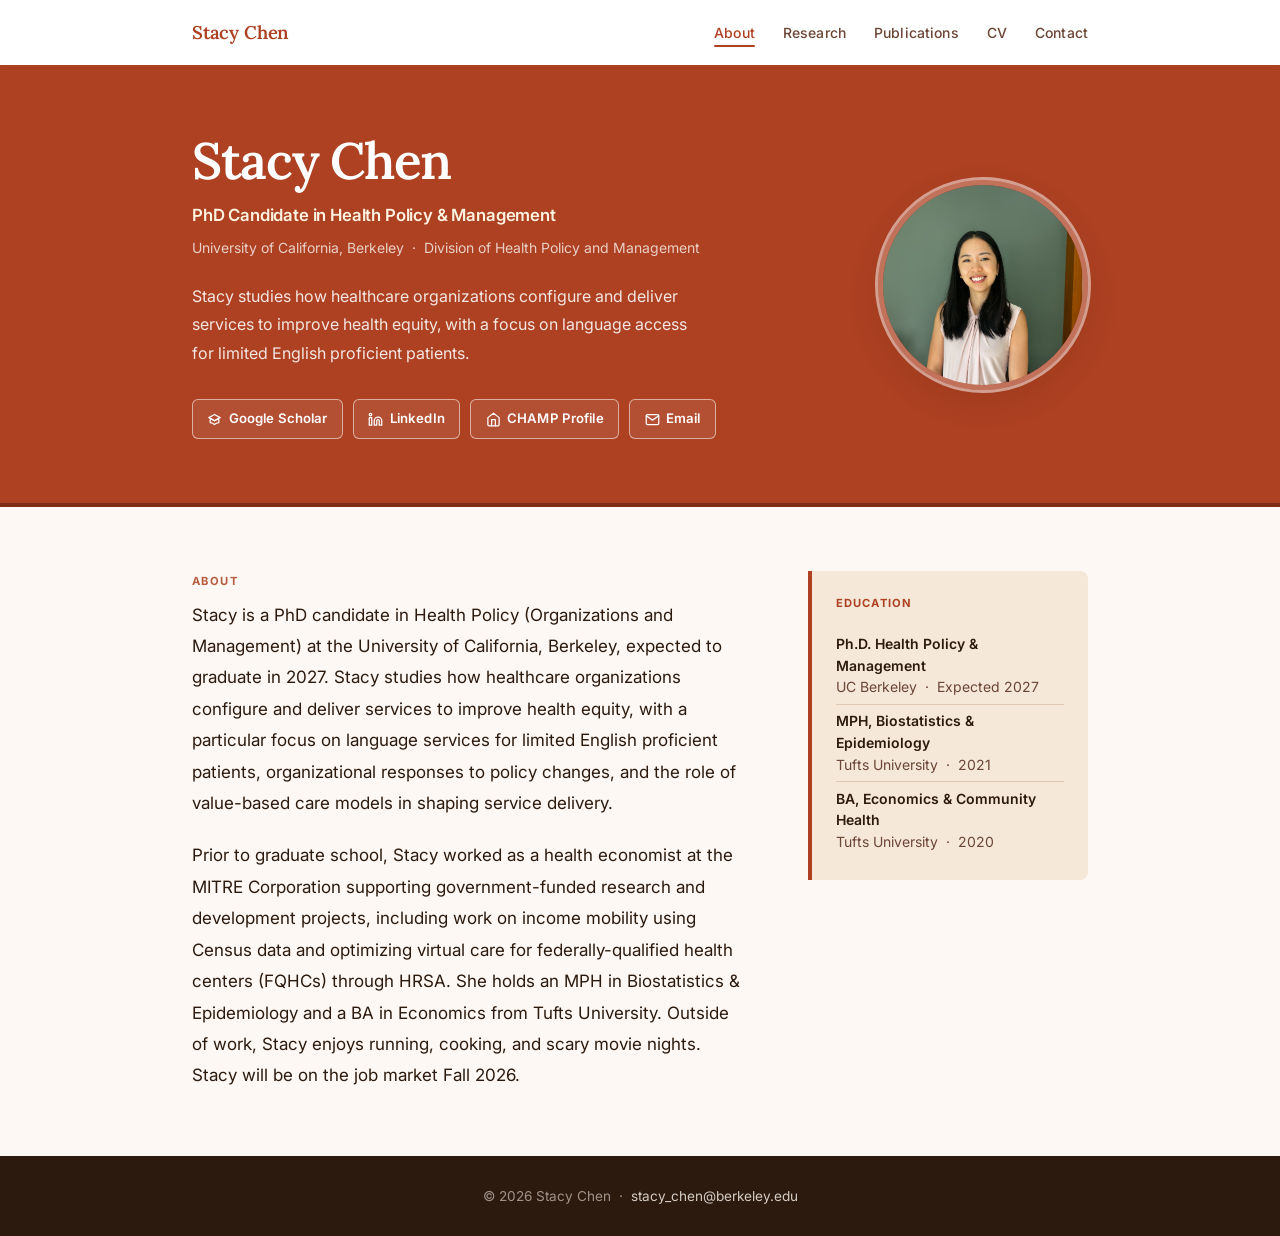
==== commit c3fc22da: "Update index.html" ====
--- a/index.html
+++ b/index.html
@@ -36,7 +36,7 @@
                     <h1 class="hero-title">Stacy Chen</h1>
                     <p class="hero-subtitle">PhD Candidate in Health Policy &amp; Management</p>
                     <p class="hero-institution">University of California, Berkeley &nbsp;·&nbsp; Division of Health Policy and Management</p>
-                    <p class="hero-tagline">I study how healthcare organizations configure and deliver services to improve health equity, with a focus on language access for limited English proficient patients.</p>
+                    <p class="hero-tagline">Stacy studies how healthcare organizations configure and deliver services to improve health equity, with a focus on language access for limited English proficient patients.</p>
                     <div class="hero-links">
                         <a href="https://scholar.google.com/citations?user=BwQoNZEAAAAJ&hl=en" class="hero-link" target="_blank" rel="noopener noreferrer">
                             <svg xmlns="http://www.w3.org/2000/svg" width="15" height="15" viewBox="0 0 24 24" fill="none" stroke="currentColor" stroke-width="2" stroke-linecap="round" stroke-linejoin="round" aria-hidden="true"><path d="M12 14l9-5-9-5-9 5 9 5z"/><path d="M12 14l6.16-3.422a12.083 12.083 0 01.665 6.479A11.952 11.952 0 0012 20.055a11.952 11.952 0 00-6.824-2.998 12.078 12.078 0 01.665-6.479L12 14z"/></svg>
@@ -69,9 +69,8 @@
             <div class="about-grid">
                 <div class="about-body">
                     <span class="section-label" style="color: var(--terra);">About</span>
-                    <p>I am a PhD candidate in Health Policy (Organizations and Management) at the University of California, Berkeley, expected to graduate in 2027. I study how healthcare organizations configure and deliver services to improve health equity, with a particular focus on language services for limited English proficient patients, organizational responses to policy changes, and the role of value-based care models in shaping service delivery. I am also interested in economic well-being and income mobility, and how access to health insurance—including Medicaid expansion—affects economic well-being among low-income populations.</p>
-                    <p>I use quantitative research methods, including machine learning, causal inference, and econometric approaches, to understand how organizational factors shape equitable care delivery. My dissertation examines how healthcare organizations' structures and policy environments influence the availability, configuration, and stability of language services and their impact on patient safety and use of preventive care.</p>
-                    <p>Prior to graduate school, I worked as a health economist at the MITRE Corporation supporting government-funded research and development projects, including work on income mobility using Census data and optimizing virtual care for federally-qualified health centers (FQHCs) through HRSA. I hold an MPH in Biostatistics &amp; Epidemiology and a BA in Economics from Tufts University.</p>
+                    <p>Stacy is a PhD candidate in Health Policy (Organizations and Management) at the University of California, Berkeley, expected to graduate in 2027. Stacy studies how healthcare organizations configure and deliver services to improve health equity, with a particular focus on language services for limited English proficient patients, organizational responses to policy changes, and the role of value-based care models in shaping service delivery. </p>
+                    <p>Prior to graduate school, Stacy worked as a health economist at the MITRE Corporation supporting government-funded research and development projects, including work on income mobility using Census data and optimizing virtual care for federally-qualified health centers (FQHCs) through HRSA. She holds an MPH in Biostatistics &amp; Epidemiology and a BA in Economics from Tufts University. Outside of work, Stacy enjoys running, cooking, and scary movie nights. Stacy will be on the job market Fall 2026. </p>
                 </div>
 
                 <div class="about-sidebar">
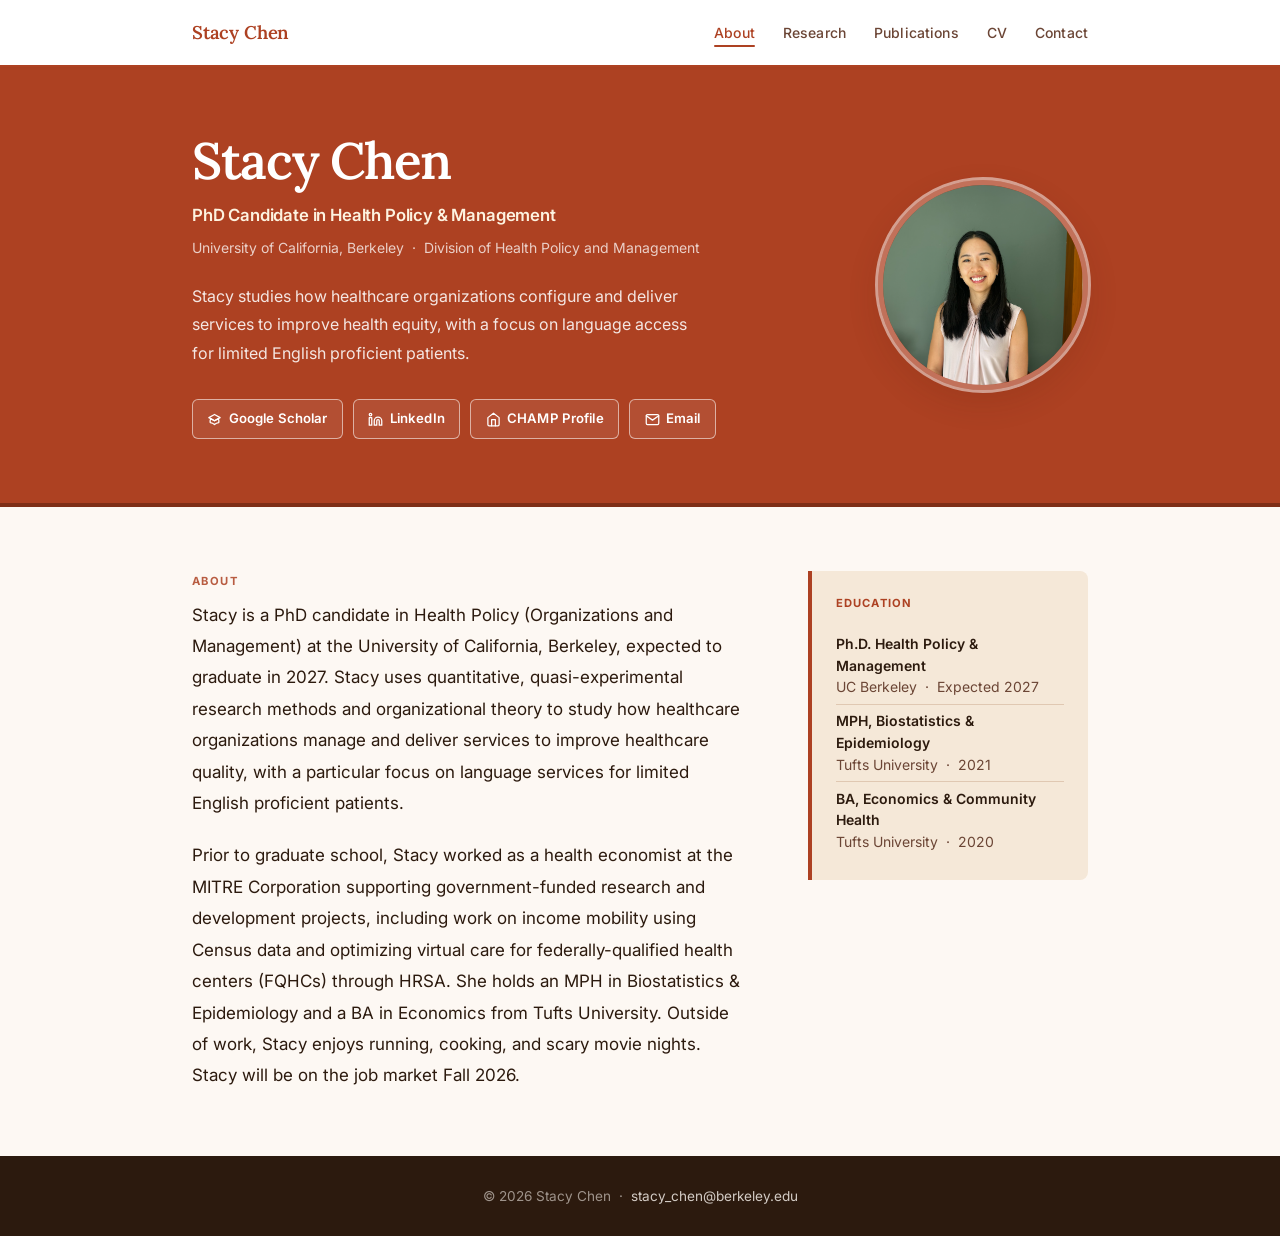
==== commit b5d1e704: "Update index.html" ====
--- a/index.html
+++ b/index.html
@@ -69,7 +69,7 @@
             <div class="about-grid">
                 <div class="about-body">
                     <span class="section-label" style="color: var(--terra);">About</span>
-                    <p>Stacy is a PhD candidate in Health Policy (Organizations and Management) at the University of California, Berkeley, expected to graduate in 2027. Stacy studies how healthcare organizations configure and deliver services to improve health equity, with a particular focus on language services for limited English proficient patients, organizational responses to policy changes, and the role of value-based care models in shaping service delivery. </p>
+                    <p>Stacy is a PhD candidate in Health Policy (Organizations and Management) at the University of California, Berkeley, expected to graduate in 2027. Stacy uses quantitative, quasi-experimental research methods and organizational theory to study how healthcare organizations manage and deliver services to improve healthcare quality, with a particular focus on language services for limited English proficient patients. </p>
                     <p>Prior to graduate school, Stacy worked as a health economist at the MITRE Corporation supporting government-funded research and development projects, including work on income mobility using Census data and optimizing virtual care for federally-qualified health centers (FQHCs) through HRSA. She holds an MPH in Biostatistics &amp; Epidemiology and a BA in Economics from Tufts University. Outside of work, Stacy enjoys running, cooking, and scary movie nights. Stacy will be on the job market Fall 2026. </p>
                 </div>
 
